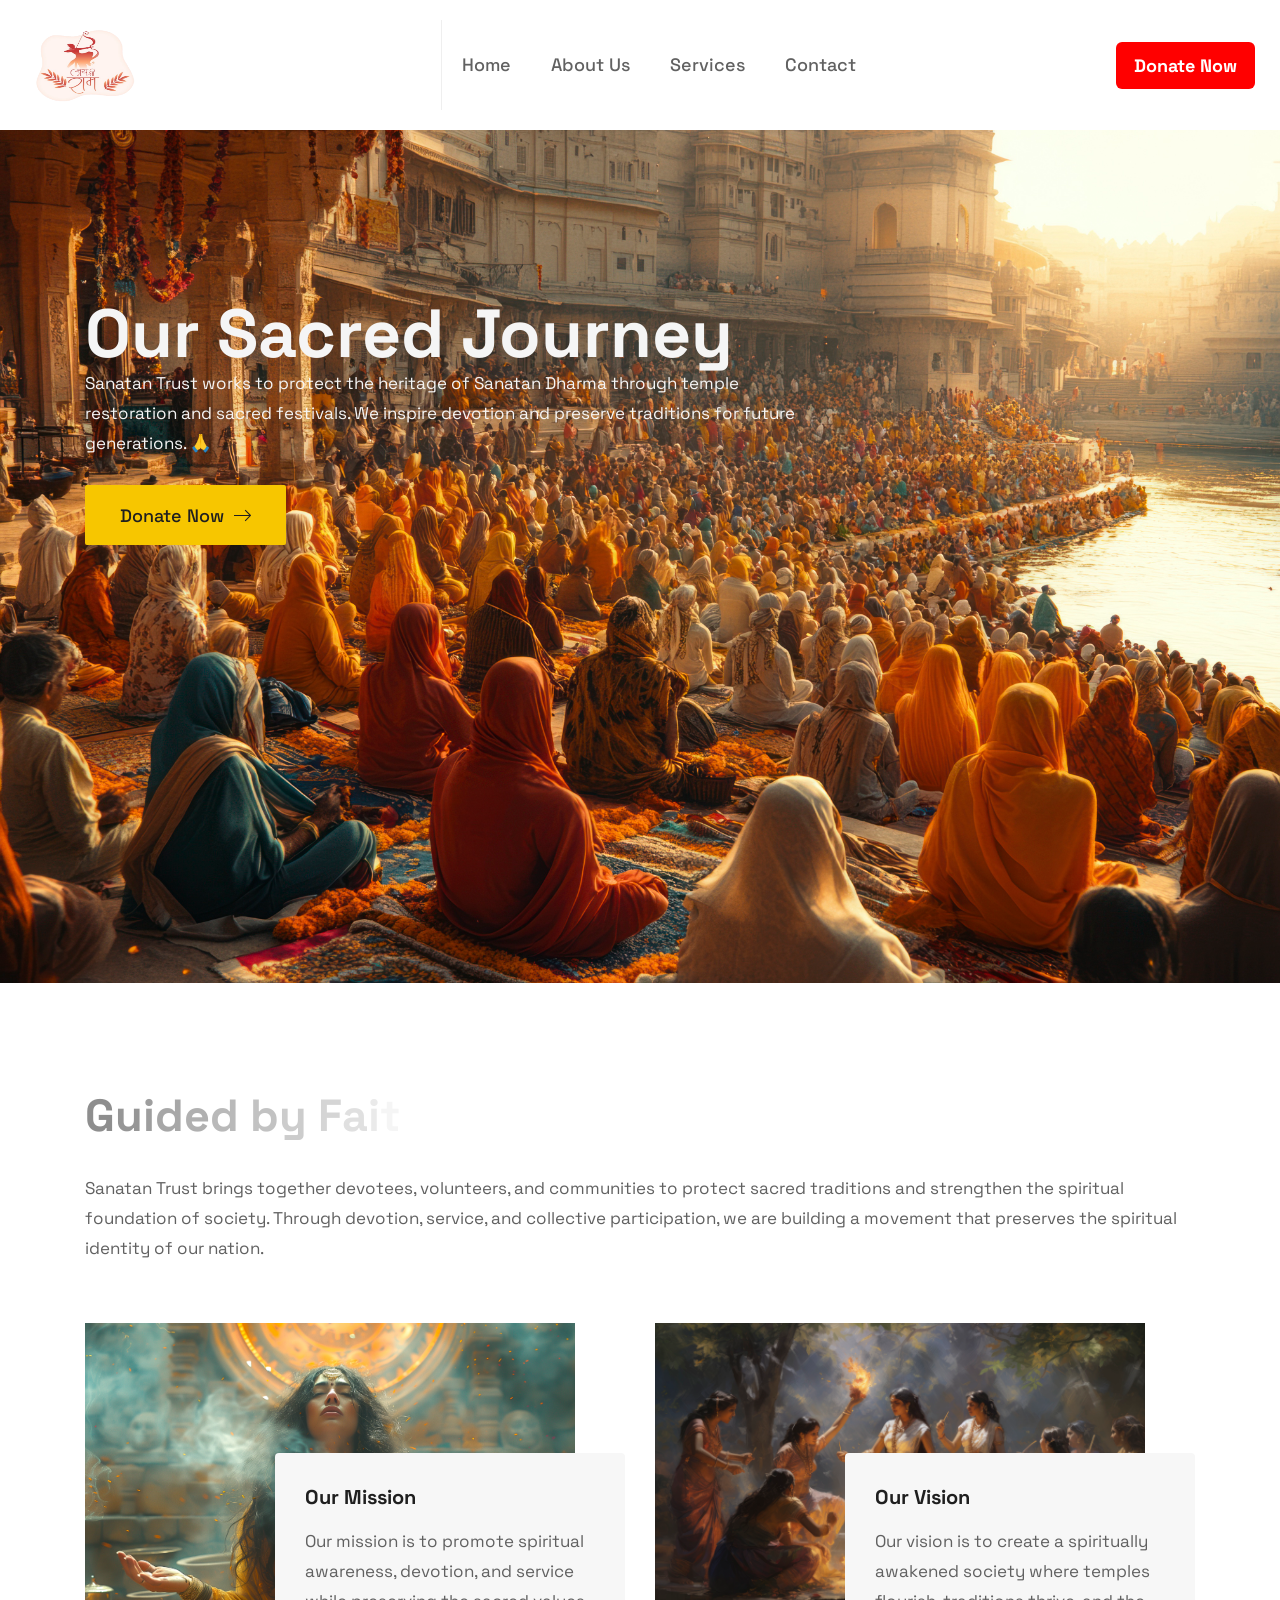
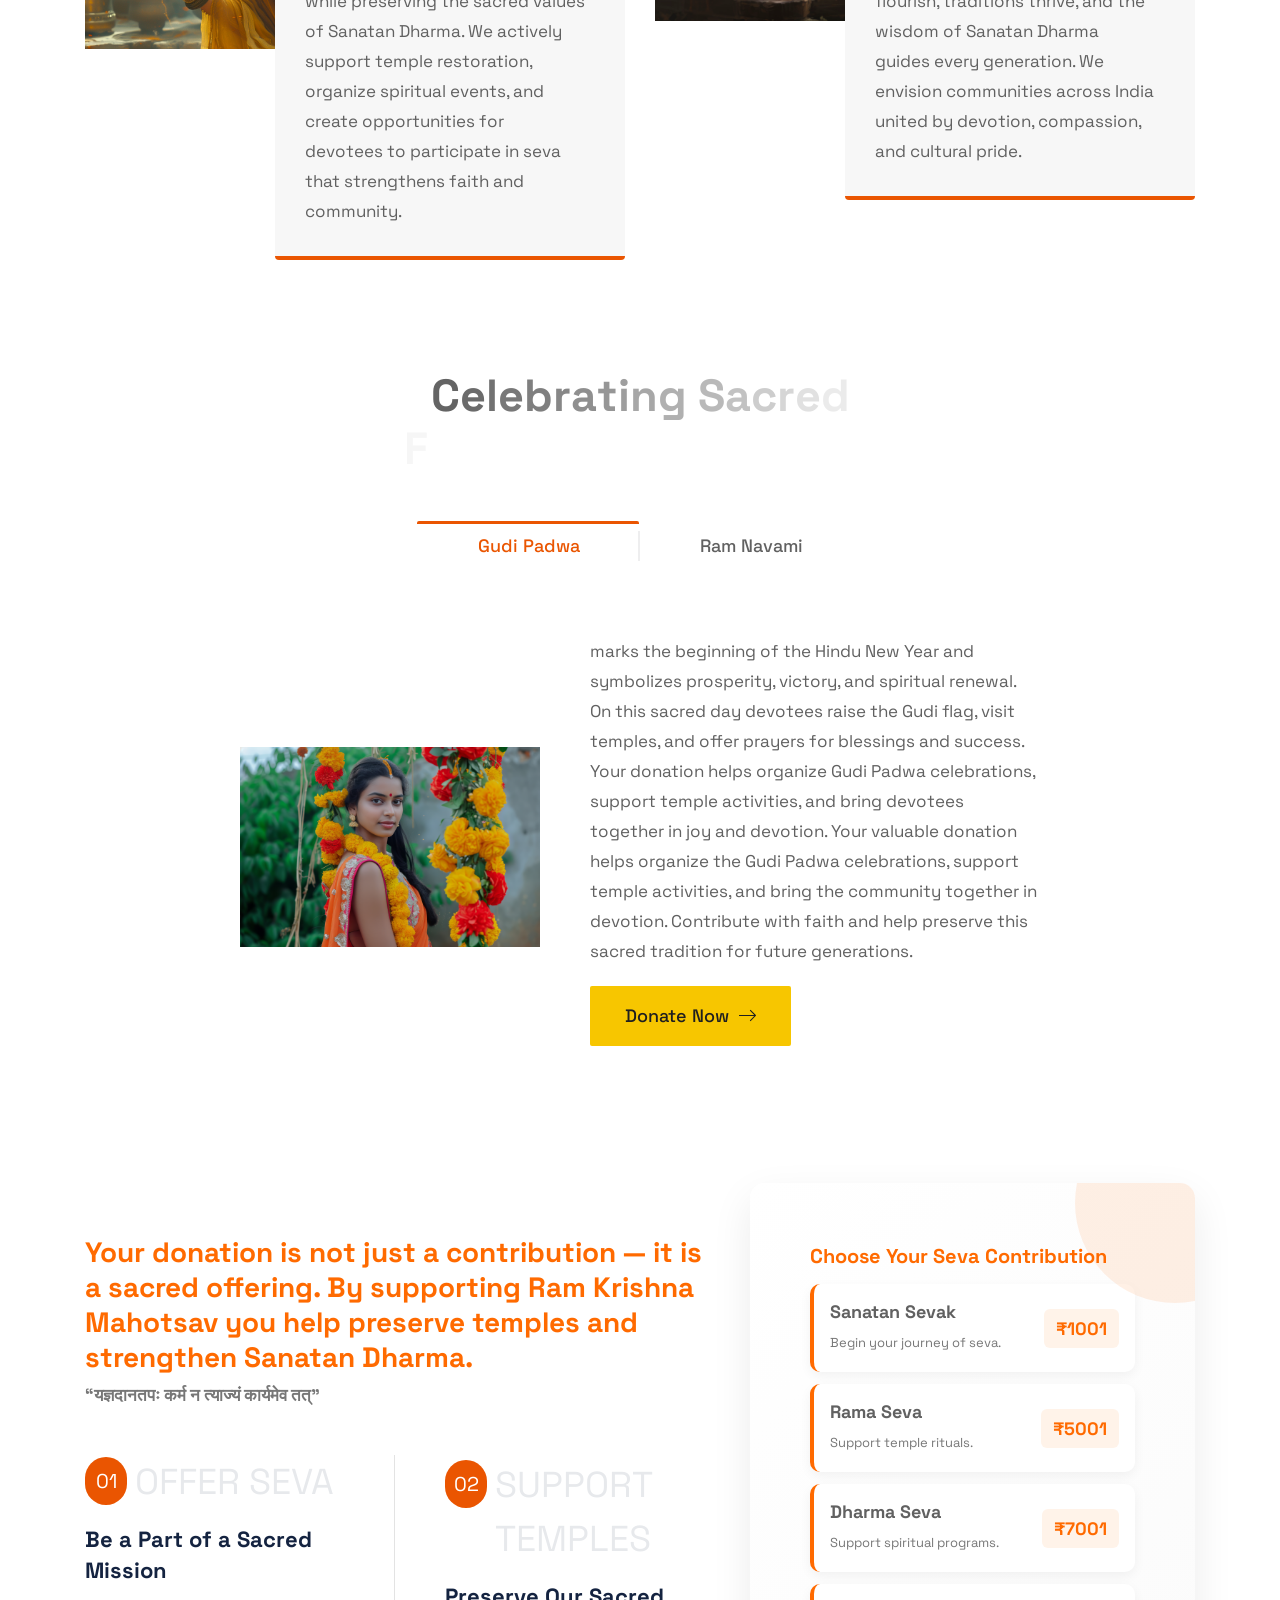
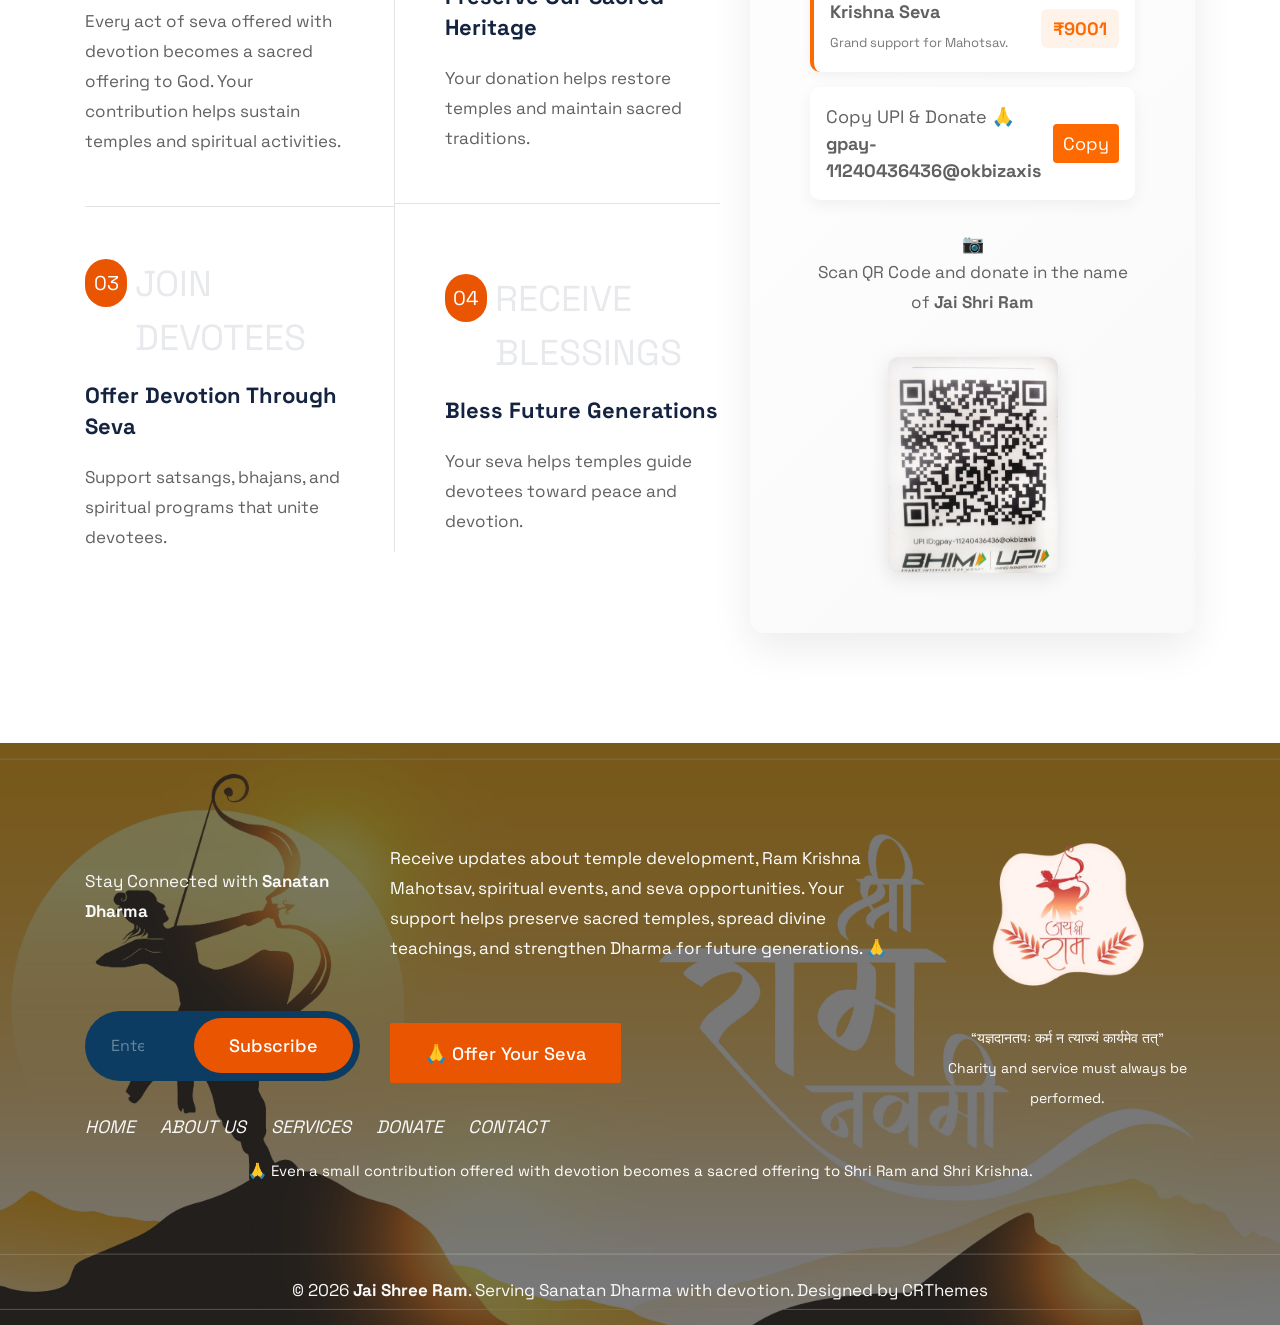
==== about.html @ d5363a69 "Initial commit" ====
<!doctype html>
<html class="no-js" lang="zxx">

<head>
    <meta charset="utf-8">
    <meta http-equiv="x-ua-compatible" content="ie=edge">
    <meta name="template-version" content="1.0.3">
    <title>Sanathan Rastra | About Us</title>
    <meta name="description" content="">
    <meta name="viewport" content="width=device-width, initial-scale=1">
    <!-- Place favicon.ico in the root directory -->
    <link rel="shortcut icon" type="image/x-icon" href="assets/images/favicon.png">
    <!-- CSS here -->
    <link rel="stylesheet" href="assets/css/vendor/bootstrap.min.css">
    <link rel="stylesheet" href="assets/css/vendor/animate.min.css">
    <link rel="stylesheet" href="assets/css/plugins/swiper.min.css">
    <link rel="stylesheet" href="assets/css/plugins/nice-select.css">
    <link rel="stylesheet" href="assets/css/plugins/nouislider.min.css">
    <link rel="stylesheet" href="assets/css/vendor/magnific-popup.css">
    <link rel="stylesheet" href="assets/css/vendor/odometer.min.css">
    <link rel="stylesheet" href="assets/css/vendor/fontawesome-pro.css">
    <link rel="stylesheet" href="assets/css/vendor/spacing.css">
    <link rel="stylesheet" href="assets/css/vendor/remixicon.css">
    <link rel="stylesheet" href="assets/css/main.css">
</head>

<body class="rs-smoother-yes rtl">
    <header>

        <div class="rs-header-area rs-header-five has-theme-yellow">
            <div class="container-fluid g-0">

                <div class="rs-header-inner">

                    <!-- Logo -->
                    <div class="rs-header-left">
                        <div class="rs-header-logo">
                            <a href="index.html">
                                <img src="assets/images/logo/logo22.png" class="site-logo">
                            </a>
                        </div>
                    </div>

                    <!-- Menu -->
                    <div class="rs-header-menu" id="mainMenu">
                        <nav class="main-menu">
                            <ul class="multipage-menu">
                                <li><a href="index.html">Home</a></li>
                                <li><a href="about.html">About Us</a></li>
                                <li><a href="services.html">Services</a></li>
                                <li><a href="contact.html">Contact</a></li>
                            </ul>
                        </nav>
                    </div>

                    <!-- Right Section -->
                    <div class="rs-header-right">

                        <!-- Donate Button -->
                        <a href="#donate-seva" class="blink-btn">Donate Now</a>

                        <!-- Hamburger / Close Toggle -->
                        <div class="hamburger" onclick="toggleMenu()">

                            <!-- Hamburger Icon -->
                            <span id="menu-open">☰</span>

                            <!-- Custom Close Icon -->
                            <div id="menu-close" style="display:none;">
                                <div class="offcanvas-close">
                                    <button class="offcanvas-close-icon animation--flip">
                                        <span class="offcanvas-m-lines">
                                            <span class="offcanvas-m-line line--1"></span>
                                            <span class="offcanvas-m-line line--2"></span>
                                            <span class="offcanvas-m-line line--3"></span>
                                        </span>
                                    </button>
                                </div>
                            </div>

                        </div>

                    </div>

                </div>
            </div>
        </div>

    </header>

    <style>
        /* Header Layout */

        .rs-header-inner {
            display: flex;
            align-items: center;
            justify-content: space-between;
            padding: 15px 20px;
        }

        /* Left Section */

        .rs-header-left {
            flex: 0 0 auto;
        }

        /* Logo */

        .site-logo {
            width: 130px;
            height: 100px;
            display: block;
        }

        /* Menu Center */

        .rs-header-menu {
            flex: 1;
            display: flex;
            justify-content: center;
        }

        /* Right Section */

        .rs-header-right {
            flex: 0 0 auto;
            display: flex;
            align-items: center;
            gap: 15px;
        }

        /* Donate Button */

        .blink-btn {
            background: red;
            color: #fff;
            padding: 10px 18px;
            border-radius: 6px;
            font-weight: bold;
            text-decoration: none;
            animation: blinkDonate 1s infinite alternate;
        }

        @keyframes blinkDonate {
            from {
                opacity: 1;
            }

            to {
                opacity: 0.5;
            }
        }

        /* Hamburger */

        .hamburger {
            display: none;
            cursor: pointer;
            font-size: 28px;
        }

        /* Mobile */

        @media(max-width:768px) {

            .rs-header-menu {
                display: none;
                position: absolute;
                top: 80px;
                left: 0;
                width: 100%;
                background: #fff;
                padding: 20px;
                box-shadow: 0 4px 10px rgba(0, 0, 0, 0.1);
            }

            .multipage-menu {
                flex-direction: column;
                gap: 15px;
            }

            .hamburger {
                display: block;
            }

        }
    </style>


    <script>

        function toggleMenu() {

            let menu = document.getElementById("mainMenu");
            let openIcon = document.getElementById("menu-open");
            let closeIcon = document.getElementById("menu-close");

            if (menu.style.display === "block") {

                menu.style.display = "none";
                openIcon.style.display = "inline";
                closeIcon.style.display = "none";

            } else {

                menu.style.display = "block";
                openIcon.style.display = "none";
                closeIcon.style.display = "block";

            }

        }

    </script>
    <main>
        <style>
            @media (max-width: 768px) {

                .rs-breadcrumb-area {
                    min-height: 350px;
                    display: flex;
                    align-items: center;
                }

                .rs-breadcrumb-bg {
                    position: absolute;
                    top: 0;
                    left: 0;
                    width: 100%;
                    height: 100%;
                }

                .rs-breadcrumb-bg img {
                    width: 100%;
                    height: 100%;
                    object-fit: cover;
                }

            }
        </style>

        <!-- breadcrumb area start -->
        <section class="rs-breadcrumb-area rs-breadcrumb-one p-relative">
            <div class="rs-breadcrumb-bg"><img src="assets/images/brand/devotees.jpg" alt=""></div>
            <div class="container">
                <div class="row">
                    <div class="col-xxl-6 col-xl-8 col-lg-8">
                        <div class="rs-breadcrumb-content-wrapper">

                            <div class="rs-breadcrumb-menu">


                                <h1 class="rs-banner-title" style="color: whitesmoke;">
                                    Our Sacred Journey
                                </h1>
                                <div class="rs-banner-descrip">
                                    <p style="color: whitesmoke;">Sanatan Trust works to protect the heritage of Sanatan
                                        Dharma through
                                        temple restoration and sacred festivals.
                                        We inspire devotion and preserve traditions for future generations. 🙏</p>
                                </div>

                            </div>

                        </div>

                        <br> <a class="rs-btn has-icon has-theme-yellow has-bg" href="#donate-seva">Donate Now

                            <span class="icon-box">
                                <svg class="icon-first" xmlns="http://www.w3.org/2000/svg" viewBox="0 0 32 32">
                                    <path
                                        d="M31.71,15.29l-10-10L20.29,6.71,28.59,15H0v2H28.59l-8.29,8.29,1.41,1.41,10-10A1,1,0,0,0,31.71,15.29Z">
                                    </path>
                                </svg>
                                <svg class="icon-second" xmlns="http://www.w3.org/2000/svg" viewBox="0 0 32 32">
                                    <path
                                        d="M31.71,15.29l-10-10L20.29,6.71,28.59,15H0v2H28.59l-8.29,8.29,1.41,1.41,10-10A1,1,0,0,0,31.71,15.29Z">
                                    </path>
                                </svg>
                            </span>
                        </a>
                    </div>
                </div>
            </div>
        </section>
        <!-- breadcrumb area end -->

        <!-- about area start -->
        <section class="rs-about-area section-space  rs-about-twelve">
            <div class="container">
                <div class="row  g-5 justify-content-center section-title-space align-items-center">
                    <div class="col-xxl-8 col-xl-9 col-lg-9">
                        <div class="rs-section-title-wrapper section-space text-center">


                        </div>
                    </div>
                </div>
                <div class="row g-5">
                    <h2 class="rs-section-title rs-split-text-enable split-in-fade">
                        Guided by Faith, Dedicated to Sanatan Heritage</h2>
                    <p>
                        Sanatan Trust brings together devotees, volunteers, and communities to protect sacred traditions
                        and strengthen the spiritual foundation of society.
                        Through devotion, service, and collective participation, we are building a movement that
                        preserves the spiritual identity of our nation.
                    </p>
                    <div class="col-xl-6 col-lg-6">

                        <div class="rs-about-wrapper">
                            <div class="rs-about-shape">
                                <img src="assets/images/brand/spirituale_awerness (1).jpg" alt="image">
                            </div>
                            <div class="rs-about-thumb">
                                <img src="assets/images/brand/spirituale_awerness (1).jpg" alt="image">
                            </div>
                            <div class="rs-about-content">
                                <h6 class="rs-about-title">Our Mission</h6>
                                <p>
                                    Our mission is to promote spiritual awareness, devotion, and service while
                                    preserving the sacred values of Sanatan Dharma.
                                    We actively support temple restoration, organize spiritual events, and create
                                    opportunities for devotees to participate in seva that strengthens faith and
                                    community.
                                </p>
                            </div>
                        </div>
                    </div>
                    <div class="col-xl-6 col-lg-6">
                        <div class="rs-about-wrapper">
                            <div class="rs-about-shape">
                                <img src="assets/images/brand/spirituale_awerness (2).jpg" alt="image">
                            </div>
                            <div class="rs-about-thumb">
                                <img src="assets/images/brand/spirituale_awerness (2).jpg" alt="image">
                            </div>
                            <div class="rs-about-content">
                                <h6 class="rs-about-title">Our Vision</h6>
                                <p>
                                    Our vision is to create a spiritually awakened society where temples flourish,
                                    traditions thrive, and the wisdom of Sanatan Dharma guides every generation.
                                    We envision communities across India united by devotion, compassion, and cultural
                                    pride.
                                </p>
                            </div>
                        </div>
                    </div>
                </div>
            </div>
        </section>
        <!-- about area end -->

        <!-- history area start -->
        <section class="rs-history-area rs-history-one">
            <div class="rs-history-bg-thumb" data-background="assets/images/bg/tab-bg-01.png"></div>
            <div class="container">
                <div class="row  g-5 justify-content-center section-title-space align-items-center">
                    <div class="col-xxl-6 col-xl-6 col-lg-6">
                        <div class="rs-section-title-wrapper text-center">

                            <h2 class="rs-section-title rs-split-text-enable split-in-fade">Celebrating Sacred Festivals
                                Across India</h2>

                        </div>
                    </div>
                </div>
                <div class="row justify-content-center">
                    <div class="col-xxl-9 col-xl-10">
                        <div class="rs-history-tab-wrapper">
                            <div class="rs-history-tab">
                                <ul class="nav nav-pills" id="pills-tab" role="tablist">
                                    <li class="nav-item" role="presentation">
                                        <button class="nav-link active" id="pills-item-one-tab" data-bs-toggle="pill"
                                            data-bs-target="#pills-item-one" type="button" role="tab"
                                            aria-controls="pills-item-one" aria-selected="true">
                                            Gudi Padwa
                                        </button>
                                    </li>


                                    <li class="nav-item" role="presentation">
                                        <button class="nav-link" id="pills-item-two-tab" data-bs-toggle="pill"
                                            data-bs-target="#pills-item-two" type="button" role="tab"
                                            aria-controls="pills-item-three" aria-selected="false">
                                            Ram Navami
                                        </button>
                                    </li>
                                </ul>
                            </div>
                            <div class="rs-history-tab-content-wrapper">
                                <div class="tab-content rs-history-tab-anim" id="pills-tabContent">
                                    <div class="tab-pane fade show active" id="pills-item-one" role="tabpanel"
                                        aria-labelledby="pills-item-one-tab" tabindex="0">
                                        <div class="rs-history-tab-item">
                                            <div class="rs-history-tab-thumb">
                                                <img src="assets/images/bg/realistic-people-celebrating-gudi-padwa (1).jpg"
                                                    alt="image" style="width:300px; height:200px;">
                                            </div>
                                            <div class="rs-history-tab-content">
                                                <p>
                                                    marks the beginning of the Hindu New Year and symbolizes prosperity,
                                                    victory, and spiritual renewal.
                                                    On this sacred day devotees raise the Gudi flag, visit temples, and
                                                    offer prayers for blessings and success.
                                                    Your donation helps organize Gudi Padwa celebrations, support temple
                                                    activities, and bring devotees together in joy and devotion.

                                                    Your valuable donation helps organize the Gudi Padwa celebrations,
                                                    support temple activities, and bring the community together in
                                                    devotion.
                                                    Contribute with faith and help preserve this sacred tradition for
                                                    future generations. </p>
                                                <a class="rs-btn has-icon has-theme-yellow has-bg"
                                                    href="#donate-seva">Donate
                                                    Now

                                                    <span class="icon-box">
                                                        <svg class="icon-first" xmlns="http://www.w3.org/2000/svg"
                                                            viewBox="0 0 32 32">
                                                            <path
                                                                d="M31.71,15.29l-10-10L20.29,6.71,28.59,15H0v2H28.59l-8.29,8.29,1.41,1.41,10-10A1,1,0,0,0,31.71,15.29Z">
                                                            </path>
                                                        </svg>
                                                        <svg class="icon-second" xmlns="http://www.w3.org/2000/svg"
                                                            viewBox="0 0 32 32">
                                                            <path
                                                                d="M31.71,15.29l-10-10L20.29,6.71,28.59,15H0v2H28.59l-8.29,8.29,1.41,1.41,10-10A1,1,0,0,0,31.71,15.29Z">
                                                            </path>
                                                        </svg>
                                                    </span>
                                                </a><br>
                                                <br>
                                            </div>
                                        </div>

                                    </div>
                                    <div class="tab-pane fade" id="pills-item-two" role="tabpanel"
                                        aria-labelledby="pills-item-two-tab" tabindex="0">
                                        <div class="rs-history-tab-item">
                                            <div class="rs-history-tab-thumb">
                                                <img src="assets/images/bg/realistic-people-celebrating-gudi-padwa.jpg"
                                                    alt="image" style="width:300px; height:200px;">
                                            </div>
                                            <div class="rs-history-tab-content">
                                                <p>


                                                    celebrates the divine birth of Lord Rama, the embodiment of
                                                    righteousness, courage, and dharma.
                                                    Devotees gather in temples for bhajans, prayers, and spiritual
                                                    celebrations honoring his ideals.
                                                    Your contribution helps conduct Ram Navami celebrations, support
                                                    temple services, and spread the message of dharma in society. 🙏


                                                    Your kind contribution helps conduct the Ram Navami celebrations,
                                                    support temple services, and spread the message of dharma in
                                                    society.
                                                    Donate with devotion and become a part of keeping the blessings of
                                                    Lord Rama alive in our communities. 🙏</p>
                                                <a class="rs-btn has-icon has-theme-yellow has-bg"
                                                    href="#donate-seva">Donate Now

                                                    <span class="icon-box">
                                                        <svg class="icon-first" xmlns="http://www.w3.org/2000/svg"
                                                            viewBox="0 0 32 32">
                                                            <path
                                                                d="M31.71,15.29l-10-10L20.29,6.71,28.59,15H0v2H28.59l-8.29,8.29,1.41,1.41,10-10A1,1,0,0,0,31.71,15.29Z">
                                                            </path>
                                                        </svg>
                                                        <svg class="icon-second" xmlns="http://www.w3.org/2000/svg"
                                                            viewBox="0 0 32 32">
                                                            <path
                                                                d="M31.71,15.29l-10-10L20.29,6.71,28.59,15H0v2H28.59l-8.29,8.29,1.41,1.41,10-10A1,1,0,0,0,31.71,15.29Z">
                                                            </path>
                                                        </svg>
                                                    </span>
                                                </a><br><br>
                                            </div>
                                        </div>

                                    </div>


                                </div>
                            </div>
                        </div>
                    </div>
                </div>
            </div>
        </section>
        <!-- history area start -->
        <style>
            .donate-card {
                background: linear-gradient(135deg, #fff, #f9f9f9);
                padding: 60px;
                border-radius: 15px;
                box-shadow: 0 15px 40px rgba(0, 0, 0, 0.08);
                transition: 0.4s;
                position: relative;
                overflow: hidden;
            }

            .donate-card:before {
                content: "";
                position: absolute;
                width: 200px;
                height: 200px;
                background: rgba(255, 106, 0, 0.1);
                border-radius: 50%;
                top: -80px;
                right: -80px;
            }

            .donate-card:hover {
                transform: translateY(-6px);
            }

            .donate-title {
                font-size: 28px;
                font-weight: 700;
                color: #ff6a00;
                margin-bottom: 5px;
            }

            .donate-subtitle {
                color: #777;
                margin-bottom: 30px;
            }

            /* SEVA OPTIONS */

            .seva-title {
                font-size: 20px;
                font-weight: 700;
                margin-bottom: 15px;
                color: #ff6a00;
            }

            .seva-item {
                display: flex;
                justify-content: space-between;
                align-items: center;
                background: #fff;
                padding: 14px 16px;
                margin-bottom: 12px;
                border-radius: 10px;
                border-left: 4px solid #ff6a00;
                box-shadow: 0 4px 12px rgba(0, 0, 0, 0.05);
                transition: 0.3s;
            }

            .seva-item:hover {
                transform: translateX(5px);
                box-shadow: 0 8px 18px rgba(0, 0, 0, 0.08);
            }

            .seva-item p {
                font-size: 13px;
                margin: 3px 0 0;
                color: #777;
            }

            .seva-amount {
                font-size: 18px;
                font-weight: 700;
                color: #ff6a00;
                background: #fff3e9;
                padding: 6px 12px;
                border-radius: 6px;
            }

            /* UPI BOX */
            .donate-card {
                position: sticky;
                top: 120px;
            }

            .donate-row {
                display: flex;
                align-items: center;
                justify-content: space-between;
                background: #fff;
                padding: 16px;
                margin-top: 15px;
                border-radius: 10px;
                box-shadow: 0 5px 15px rgba(0, 0, 0, 0.05);
            }

            .copy-btn {
                background: #ff6a00;
                border: none;
                color: #fff;
                padding: 6px 10px;
                border-radius: 4px;
                cursor: pointer;
            }

            .qr-area {
                text-align: center;
                margin-top: 30px;
            }

            .qr-area img {
                width: 170px;
                margin-top: 10px;
                border-radius: 10px;
                box-shadow: 0 5px 20px rgba(0, 0, 0, 0.1);
            }
        </style>
        <section class="rs-work-step-area section-space rs-work-step-five">
            <div class="rs-work-step-bg-thumb" data-background="assets/images/bg/work-process-02.png"></div>

            <div class="container">

                <div class="row align-items-start g-5">

                    <!-- LEFT CONTENT -->

                    <div class="col-xl-7 col-lg-7">

                        <div class="rs-section-title-wrapper section-title-space">

                            <h2 class="rs-section-title rs-split-text-enable split-in-fade" id="donate-seva">
                                Offer Your Seva to Shri Ram
                            </h2>

                            <h3 class="donate-title">
                                Your donation is not just a contribution — it is a sacred offering.
                                By supporting Ram Krishna Mahotsav you help preserve temples
                                and strengthen Sanatan Dharma.
                            </h3>

                            <p class="donate-subtitle">
                                <strong>“यज्ञदानतपः कर्म न त्याज्यं कार्यमेव तत्”</strong>
                            </p>

                        </div>


                        <div class="rs-work-step-wrapper process-counts">

                            <div class="rs-work-step-item">
                                <div class="rs-work-step-number-wrapper">
                                    <span class="rs-work-step-number"></span>
                                    <span class="rs-work-step-text">Offer Seva</span>
                                </div>

                                <h5 class="rs-work-step-title">Be a Part of a Sacred Mission</h5>

                                <p class="descrip">
                                    Every act of seva offered with devotion becomes a sacred offering to God.
                                    Your contribution helps sustain temples and spiritual activities.
                                </p>
                            </div>


                            <div class="rs-work-step-item">
                                <div class="rs-work-step-number-wrapper">
                                    <span class="rs-work-step-number"></span>
                                    <span class="rs-work-step-text">Support Temples</span>
                                </div>

                                <h5 class="rs-work-step-title">Preserve Our Sacred Heritage</h5>

                                <p class="descrip">
                                    Your donation helps restore temples and maintain sacred traditions.
                                </p>
                            </div>


                            <div class="rs-work-step-item">
                                <div class="rs-work-step-number-wrapper">
                                    <span class="rs-work-step-number"></span>
                                    <span class="rs-work-step-text">Join Devotees</span>
                                </div>

                                <h5 class="rs-work-step-title">Offer Devotion Through Seva</h5>

                                <p class="descrip">
                                    Support satsangs, bhajans, and spiritual programs that unite devotees.
                                </p>
                            </div>


                            <div class="rs-work-step-item">
                                <div class="rs-work-step-number-wrapper">
                                    <span class="rs-work-step-number"></span>
                                    <span class="rs-work-step-text">Receive Blessings</span>
                                </div>

                                <h5 class="rs-work-step-title">Bless Future Generations</h5>

                                <p class="descrip">
                                    Your seva helps temples guide devotees toward peace and devotion.
                                </p>
                            </div>

                        </div>

                    </div>


                    <!-- RIGHT DONATION CARD -->

                    <div class="col-xl-5 col-lg-5">

                        <div class="donate-card">

                            <h4 class="seva-title">Choose Your Seva Contribution</h4>

                            <div class="seva-item">
                                <div>
                                    <strong>Sanatan Sevak</strong>
                                    <p>Begin your journey of seva.</p>
                                </div>
                                <span class="seva-amount" onclick="payDonation(1001)">₹1001</span>
                            </div>

                            <div class="seva-item">
                                <div>
                                    <strong>Rama Seva</strong>
                                    <p>Support temple rituals.</p>
                                </div>
                                <span class="seva-amount" onclick="payDonation(5001)">₹5001</span>
                            </div>

                            <div class="seva-item">
                                <div>
                                    <strong>Dharma Seva</strong>
                                    <p>Support spiritual programs.</p>
                                </div>

                                <span class="seva-amount" onclick="payDonation(7001)">₹7001</span>
                            </div>

                            <div class="seva-item">
                                <div>
                                    <strong>Krishna Seva</strong>
                                    <p>Grand support for Mahotsav.</p>
                                </div>
                                <span class="seva-amount" onclick="payDonation(9001)">₹9001</span>

                            </div>


                            <div class="donate-row">
                                <div>
                                    <span>Copy UPI & Donate 🙏</span><br>
                                    <strong>gpay-11240436436@okbizaxis</strong>
                                </div>

                                <button class="copy-btn" onclick="copyUPI()">
                                    Copy
                                </button>
                            </div>


                            <div class="qr-area">
                                <div class="donate-icon">📷</div>

                                <p>Scan QR Code and donate in the name of <strong>Jai Shri Ram</strong></p>
                                <img src="assets/images/about/scanner.jpg" alt="QR Code">
                            </div>

                        </div>

                    </div>

                </div>
            </div>
        </section>

        <!-- ALERT MESSAGE -->
        <style>
            .donation-alert {
                position: fixed;
                bottom: 30px;
                right: 30px;
                background: linear-gradient(135deg, #ff6a00, #ff9b4d);
                color: #fff;
                padding: 18px 22px;
                border-radius: 10px;
                font-size: 15px;
                box-shadow: 0 10px 30px rgba(0, 0, 0, 0.2);
                transform: translateX(400px);
                opacity: 0;
                transition: all .5s ease;
                z-index: 9999;
            }

            .show-alert {
                transform: translateX(0);
                opacity: 1;
            }

            .upi-link {
                color: #fff;
                background: #ff6a00;
                padding: 4px 8px;
                border-radius: 5px;
                margin: 0 3px;
                font-weight: 600;
                cursor: pointer;
            }

            .upi-link:hover {
                background: #e65c00;
            }
        </style>
        <div id="donationAlert" class="donation-alert">

            <strong>Thank You for Supporting Dharma! UPI ID is Copied.</strong><br><br>

            🙏 May Shri Ram and Shri Krishna bless you and your family
            with peace, prosperity, and divine protection.<br><br>

            Please complete your offering using

            <b>
                <span class="upi-link" onclick="openUPI()">PhonePe (Bank & Self A/c)</span>
                or
                <span class="upi-link" onclick="openUPI()">Google Pay (₹ Pay anyone)</span>
                or
                <span class="upi-link" onclick="showQR()">📷 Scan QR Code</span>
            </b>

            <br><br>
            <b>🙏 Hare Krishna ❤️</b>

        </div>

        <script>
            function payDonation(amount) {

                var options = {
                    "key": "rzp_test_SQLmMZLrFSettT",
                    "amount": amount * 100,
                    "currency": "INR",
                    "name": "RamaKrishna Seva",
                    "description": "Seva Donation",
                    "handler": function (response) {
                        alert("🙏 Jai Shri Ram! Donation Successful");
                    },
                    "prefill": {
                        "name": "",
                        "email": "",
                        "contact": ""
                    },
                    "theme": {
                        "color": "#ff6b00"
                    }
                };

                var rzp1 = new Razorpay(options);

                rzp1.on('payment.failed', function (response) {
                    alert("Payment Failed ❌");
                    alert(response.error.description);
                });

                rzp1.open();

            }
        </script>
        <script>

            function copyUPI() {

                const upi = "gpay-11240436436@okbizaxis";

                navigator.clipboard.writeText(upi);

                const alertBox = document.getElementById("donationAlert");

                alertBox.classList.add("show-alert");

                setTimeout(function () {
                    alertBox.classList.remove("show-alert");
                }, 50000);

            }


            function openUPI() {
                window.location.href = "upi://pay?pa=gpay-11240436436@okbizaxis";
            }


            function showQR() {
                document.querySelector(".qr-area").scrollIntoView({
                    behavior: "smooth"
                });
            }

        </script>


    </main>
    <!-- Body main wrapper end -->
    <div class="rs-footer-bg-thumb-wrapper has-theme-orange">
        <div class="rs-footer-bg-thumb" style="background-image:url('assets/images/logo/rama_bg.jpg');"></div>

        <!-- Subscribe / Donation Area -->
        <div class="rs-subscribe-area rs-subscribe-one">
            <div class="container">
                <div class="rs-subscribe-wrapper">

                    <div class="row align-items-center">

                        <!-- Content -->
                        <div class="col-xl-9 col-lg-9">
                            <div class="rs-subscribe-content">

                                <p class="subscribe-title" style="color:#f9f9f9;">
                                    Stay Connected with <strong>Sanatan Dharma</strong>
                                </p>

                                <p style="color:#fff;margin-bottom:15px;">
                                    Receive updates about temple development, Ram Krishna Mahotsav,
                                    spiritual events, and seva opportunities.

                                    Your support helps preserve sacred temples,
                                    spread divine teachings, and strengthen Dharma for
                                    future generations. 🙏
                                </p>

                                <div class="rs-subscribe-input">
                                    <input type="email" placeholder="Enter Your Email for Spiritual Updates">
                                    <button class="rs-btn has-theme-orange">Subscribe</button>
                                </div>

                                <!-- Donation CTA -->
                                <div style="margin-top:15px;">
                                    <a href="#donate-seva" class="rs-btn has-theme-orange">
                                        🙏 Offer Your Seva
                                    </a>
                                </div>

                            </div>
                        </div>

                        <!-- Logo -->
                        <div class="col-xl-3 col-lg-3 text-center">
                            <div class="rs-subscribe-logo">
                                <img src="assets/images/logo/logo22.png" alt="Sanatan Trust Logo" class="footer-logo">

                                <p style="color:#fff;margin-top:10px;font-size:14px;">
                                    “यज्ञदानतपः कर्म न त्याज्यं कार्यमेव तत्”
                                    <br>
                                    Charity and service must always be performed.
                                </p>
                            </div>
                        </div>

                    </div>

                    <!-- Footer Navigation -->
                    <div class="footer-nav-wrapper">
                        <ul class="footer-nav" style="color:#f9f9f9;">

                            <var style="margin-right:20px;"><a href="index.html">HOME</a></var>
                            <var style="margin-right:20px;"><a href="about.html">ABOUT US</a></var>
                            <var style="margin-right:20px;"><a href="services.html">SERVICES</a></var>
                            <var style="margin-right:20px;"><a href="#donate-seva">DONATE</a></var>
                            <var><a href="contact.html">CONTACT</a></var>

                        </ul>
                    </div>

                    <!-- Donation Reminder -->
                    <div style="text-align:center;margin-top:20px;color:#fff;font-size:15px;">
                        🙏 Even a small contribution offered with devotion
                        becomes a sacred offering to Shri Ram and Shri Krishna.
                    </div>

                </div>
            </div>
        </div>

        <!-- Footer Bottom -->
        <footer>
            <div class="rs-footer-area rs-footer-two">

                <div class="rs-footer-copyright-area rs-copyright-one">
                    <div class="container">
                        <div class="row justify-content-center">

                            <div class="col-xl-12 text-center">

                                <p class="copyright-text" style="color: #f9f9f9;">
                                    © <span id="year">2026</span>
                                    <strong>Jai Shree Ram</strong>.
                                    Serving Sanatan Dharma with devotion.

                                    Designed by <span class="brand">CRThemes</span>
                                </p>

                            </div>

                        </div>
                    </div>
                </div>

            </div>
        </footer>
    </div>
    <script>
        document.addEventListener("DOMContentLoaded", function () {
            var settings = document.querySelector('.template-settings, .rs-theme-settings, .demo-settings');
            if (settings) {
                settings.style.display = "none";
            }
        });
    </script>
    <script src="https://checkout.razorpay.com/v1/checkout.js"></script>
    <script src="assets/js/vendor/jquery-3.7.1.min.js"></script>
    <script src="assets/js/plugins/waypoints.min.js"></script>
    <script src="assets/js/vendor/bootstrap.bundle.min.js"></script>
    <script src="assets/js/plugins/meanmenu.min.js"></script>
    <script src="assets/js/plugins/swiper.min.js"></script>
    <script src="assets/js/plugins/wow.min.js"></script>
    <script src="assets/js/vendor/magnific-popup.min.js"></script>
    <script src="assets/js/vendor/isotope.pkgd.min.js"></script>
    <script src="assets/js/vendor/imagesloaded.pkgd.min.js"></script>
    <script src="assets/js/plugins/nice-select.min.js"></script>
    <script src="assets/js/plugins/jarallax.min.js"></script>
    <script src="assets/js/vendor/ajax-form.js"></script>
    <script src="assets/js/plugins/easypie.js"></script>
    <script src="assets/js/plugins/headding-title.js"></script>
    <script src="assets/js/plugins/lenis.min.js"></script>
    <script src="assets/js/plugins/gsap.min.js"></script>
    <script src="assets/js/plugins/rs-anim-int.js"></script>
    <script src="assets/js/plugins/rs-scroll-trigger.min.js"></script>
    <script src="assets/js/plugins/rs-splitText.min.js"></script>
    <script src="assets/js/plugins/jquery.lettering.js"></script>
    <script src="assets/js/plugins/parallax-effect.min.js"></script>
    <script src="assets/js/plugins/jquery.appear.min.js"></script>
    <script src="assets/js/plugins/marquee.min.js"></script>
    <script src="assets/js/plugins/chart.umd.min.js"></script>
    <script src="assets/js/plugins/nouislider.min.js"></script>
    <script src="assets/js/vendor/purecounter.js"></script>
    <script src="assets/js/vendor/odometer.min.js"></script>
    <script src="assets/js/main.js"></script>
</body>

</html>
---- assets/css/plugins/nouislider.min.css ----
.noUi-target,.noUi-target *{-webkit-touch-callout:none;-webkit-tap-highlight-color:transparent;-webkit-user-select:none;-ms-touch-action:none;touch-action:none;-ms-user-select:none;-moz-user-select:none;user-select:none;-webkit-box-sizing:border-box;box-sizing:border-box}.noUi-target{position:relative}.noUi-base,.noUi-connects{width:100%;height:100%;position:relative;z-index:1}.noUi-connects{overflow:hidden;z-index:0}.noUi-connect,.noUi-origin{will-change:transform;position:absolute;z-index:1;top:0;right:0;height:100%;width:100%;-ms-transform-origin:0 0;-webkit-transform-origin:0 0;-webkit-transform-style:preserve-3d;transform-origin:0 0;-webkit-transform-style:flat;transform-style:flat}.noUi-txt-dir-rtl.noUi-horizontal .noUi-origin{left:0;right:auto}.noUi-vertical .noUi-origin{top:-100%;width:0}.noUi-horizontal .noUi-origin{height:0}.noUi-handle{-webkit-backface-visibility:hidden;backface-visibility:hidden;position:absolute}.noUi-touch-area{height:100%;width:100%}.noUi-state-tap .noUi-connect,.noUi-state-tap .noUi-origin{-webkit-transition:transform .3s;-webkit-transition:-webkit-transform .3s;transition:-webkit-transform .3s;transition:transform .3s;transition:transform .3s, -webkit-transform .3s}.noUi-state-drag *{cursor:inherit!important}.noUi-horizontal{height:18px}.noUi-horizontal .noUi-handle{width:34px;height:28px;right:-17px;top:-6px}.noUi-vertical{width:18px}.noUi-vertical .noUi-handle{width:28px;height:34px;right:-6px;bottom:-17px}.noUi-txt-dir-rtl.noUi-horizontal .noUi-handle{left:-17px;right:auto}.noUi-target{background:#FAFAFA;border-radius:4px;border:1px solid #D3D3D3;-webkit-box-shadow:inset 0 1px 1px #F0F0F0,0 3px 6px -5px #BBB;box-shadow:inset 0 1px 1px #F0F0F0,0 3px 6px -5px #BBB}.noUi-connects{border-radius:3px}.noUi-connect{background:#3FB8AF}.noUi-draggable{cursor:ew-resize}.noUi-vertical .noUi-draggable{cursor:ns-resize}.noUi-handle{border:1px solid #D9D9D9;border-radius:3px;background:#FFF;cursor:default;-webkit-box-shadow:inset 0 0 1px #FFF,inset 0 1px 7px #EBEBEB,0 3px 6px -3px #BBB;box-shadow:inset 0 0 1px #FFF,inset 0 1px 7px #EBEBEB,0 3px 6px -3px #BBB}.noUi-active{-webkit-box-shadow:inset 0 0 1px #FFF,inset 0 1px 7px #DDD,0 3px 6px -3px #BBB;box-shadow:inset 0 0 1px #FFF,inset 0 1px 7px #DDD,0 3px 6px -3px #BBB}.noUi-handle:after,.noUi-handle:before{content:"";display:block;position:absolute;height:14px;width:1px;background:#E8E7E6;left:14px;top:6px}.noUi-handle:after{left:17px}.noUi-vertical .noUi-handle:after,.noUi-vertical .noUi-handle:before{width:14px;height:1px;left:6px;top:14px}.noUi-vertical .noUi-handle:after{top:17px}[disabled] .noUi-connect{background:#B8B8B8}[disabled] .noUi-handle,[disabled].noUi-handle,[disabled].noUi-target{cursor:not-allowed}.noUi-pips,.noUi-pips *{-webkit-box-sizing:border-box;box-sizing:border-box}.noUi-pips{position:absolute;color:#999}.noUi-value{position:absolute;white-space:nowrap;text-align:center}.noUi-value-sub{color:#ccc;font-size:10px}.noUi-marker{position:absolute;background:#CCC}.noUi-marker-sub{background:#AAA}.noUi-marker-large{background:#AAA}.noUi-pips-horizontal{padding:10px 0;height:80px;top:100%;left:0;width:100%}.noUi-value-horizontal{-webkit-transform:translate(-50%,50%);-ms-transform:translate(-50%,50%);transform:translate(-50%,50%)}.noUi-rtl .noUi-value-horizontal{-webkit-transform:translate(50%,50%);-ms-transform:translate(50%,50%);transform:translate(50%,50%)}.noUi-marker-horizontal.noUi-marker{margin-left:-1px;width:2px;height:5px}.noUi-marker-horizontal.noUi-marker-sub{height:10px}.noUi-marker-horizontal.noUi-marker-large{height:15px}.noUi-pips-vertical{padding:0 10px;height:100%;top:0;left:100%}.noUi-value-vertical{-webkit-transform:translate(0,-50%);-ms-transform:translate(0,-50%);transform:translate(0,-50%);padding-left:25px}.noUi-rtl .noUi-value-vertical{-webkit-transform:translate(0,50%);-ms-transform:translate(0,50%);transform:translate(0,50%)}.noUi-marker-vertical.noUi-marker{width:5px;height:2px;margin-top:-1px}.noUi-marker-vertical.noUi-marker-sub{width:10px}.noUi-marker-vertical.noUi-marker-large{width:15px}.noUi-tooltip{display:block;position:absolute;border:1px solid #D9D9D9;border-radius:3px;background:#fff;color:#000;padding:5px;text-align:center;white-space:nowrap}.noUi-horizontal .noUi-tooltip{-webkit-transform:translate(-50%,0);-ms-transform:translate(-50%,0);transform:translate(-50%,0);left:50%;bottom:120%}.noUi-vertical .noUi-tooltip{-webkit-transform:translate(0,-50%);-ms-transform:translate(0,-50%);transform:translate(0,-50%);top:50%;right:120%}.noUi-horizontal .noUi-origin>.noUi-tooltip{-webkit-transform:translate(50%,0);-ms-transform:translate(50%,0);transform:translate(50%,0);left:auto;bottom:10px}.noUi-vertical .noUi-origin>.noUi-tooltip{-webkit-transform:translate(0,-18px);-ms-transform:translate(0,-18px);transform:translate(0,-18px);top:auto;right:28px}
---- assets/css/vendor/spacing.css ----
.mt-5{margin-top:5px !important}.mt-10{margin-top:10px}.mt-15{margin-top:15px}.mt-20{margin-top:20px}.mt-25{margin-top:25px}.mt-30{margin-top:30px}.mt-35{margin-top:35px}.mt-40{margin-top:40px}.mt-45{margin-top:45px}.mt-50{margin-top:50px}.mt-55{margin-top:55px}.mt-60{margin-top:60px}.mt-65{margin-top:65px}.mt-70{margin-top:70px}.mt-75{margin-top:75px}.mt-80{margin-top:80px}.mt-85{margin-top:85px}.mt-90{margin-top:90px}.mt-95{margin-top:95px}.mt-100{margin-top:100px}.mt-105{margin-top:105px}.mt-110{margin-top:110px}.mt-115{margin-top:115px}.mt-120{margin-top:120px}.mt-125{margin-top:125px}.mt-130{margin-top:130px}.mt-135{margin-top:135px}.mt-140{margin-top:140px}.mt-145{margin-top:145px}.mt-150{margin-top:150px}.mt-155{margin-top:155px}.mt-160{margin-top:160px}.mt-165{margin-top:165px}.mt-170{margin-top:170px}.mt-175{margin-top:175px}.mt-180{margin-top:180px}.mt-185{margin-top:185px}.mt-190{margin-top:190px}.mt-195{margin-top:195px}.mt-200{margin-top:200px}.mb-5{margin-bottom:5px !important}.mb-10{margin-bottom:10px}.mb-15{margin-bottom:15px}.mb-20{margin-bottom:20px}.mb-25{margin-bottom:25px}.mb-30{margin-bottom:30px}.mb-35{margin-bottom:35px}.mb-40{margin-bottom:40px}.mb-45{margin-bottom:45px}.mb-50{margin-bottom:50px}.mb-55{margin-bottom:55px}.mb-60{margin-bottom:60px}.mb-65{margin-bottom:65px}.mb-70{margin-bottom:70px}.mb-75{margin-bottom:75px}.mb-80{margin-bottom:80px}.mb-85{margin-bottom:85px}.mb-90{margin-bottom:90px}.mb-95{margin-bottom:95px}.mb-100{margin-bottom:100px}.mb-105{margin-bottom:105px}.mb-110{margin-bottom:110px}.mb-115{margin-bottom:115px}.mb-120{margin-bottom:120px}.mb-125{margin-bottom:125px}.mb-130{margin-bottom:130px}.mb-135{margin-bottom:135px}.mb-140{margin-bottom:140px}.mb-145{margin-bottom:145px}.mb-150{margin-bottom:150px}.mb-155{margin-bottom:155px}.mb-160{margin-bottom:160px}.mb-165{margin-bottom:165px}.mb-170{margin-bottom:170px}.mb-175{margin-bottom:175px}.mb-180{margin-bottom:180px}.mb-185{margin-bottom:185px}.mb-190{margin-bottom:190px}.mb-195{margin-bottom:195px}.mb-200{margin-bottom:200px}.ml-5{-webkit-margin-start:5px;-moz-margin-start:5px;margin-inline-start:5px}.ml-10{-webkit-margin-start:10px;-moz-margin-start:10px;margin-inline-start:10px}.ml-15{-webkit-margin-start:15px;-moz-margin-start:15px;margin-inline-start:15px}.ml-20{-webkit-margin-start:20px;-moz-margin-start:20px;margin-inline-start:20px}.ml-25{-webkit-margin-start:25px;-moz-margin-start:25px;margin-inline-start:25px}.ml-30{-webkit-margin-start:30px;-moz-margin-start:30px;margin-inline-start:30px}.ml-35{-webkit-margin-start:35px;-moz-margin-start:35px;margin-inline-start:35px}.ml-40{-webkit-margin-start:40px;-moz-margin-start:40px;margin-inline-start:40px}.ml-45{-webkit-margin-start:45px;-moz-margin-start:45px;margin-inline-start:45px}.ml-50{-webkit-margin-start:50px;-moz-margin-start:50px;margin-inline-start:50px}.ml-55{-webkit-margin-start:55px;-moz-margin-start:55px;margin-inline-start:55px}.ml-60{-webkit-margin-start:60px;-moz-margin-start:60px;margin-inline-start:60px}.ml-65{-webkit-margin-start:65px;-moz-margin-start:65px;margin-inline-start:65px}.ml-70{-webkit-margin-start:70px;-moz-margin-start:70px;margin-inline-start:70px}.ml-75{-webkit-margin-start:75px;-moz-margin-start:75px;margin-inline-start:75px}.ml-80{-webkit-margin-start:80px;-moz-margin-start:80px;margin-inline-start:80px}.ml-85{-webkit-margin-start:85px;-moz-margin-start:85px;margin-inline-start:85px}.ml-90{-webkit-margin-start:90px;-moz-margin-start:90px;margin-inline-start:90px}.ml-95{-webkit-margin-start:95px;-moz-margin-start:95px;margin-inline-start:95px}.ml-100{-webkit-margin-start:100px;-moz-margin-start:100px;margin-inline-start:100px}.ml-105{-webkit-margin-start:105px;-moz-margin-start:105px;margin-inline-start:105px}.ml-110{-webkit-margin-start:110px;-moz-margin-start:110px;margin-inline-start:110px}.ml-115{-webkit-margin-start:115px;-moz-margin-start:115px;margin-inline-start:115px}.ml-120{-webkit-margin-start:120px;-moz-margin-start:120px;margin-inline-start:120px}.ml-125{-webkit-margin-start:125px;-moz-margin-start:125px;margin-inline-start:125px}.ml-130{-webkit-margin-start:130px;-moz-margin-start:130px;margin-inline-start:130px}.ml-135{-webkit-margin-start:135px;-moz-margin-start:135px;margin-inline-start:135px}.ml-140{-webkit-margin-start:140px;-moz-margin-start:140px;margin-inline-start:140px}.ml-145{-webkit-margin-start:145px;-moz-margin-start:145px;margin-inline-start:145px}.ml-150{-webkit-margin-start:150px;-moz-margin-start:150px;margin-inline-start:150px}.ml-155{-webkit-margin-start:155px;-moz-margin-start:155px;margin-inline-start:155px}.ml-160{-webkit-margin-start:160px;-moz-margin-start:160px;margin-inline-start:160px}.ml-165{-webkit-margin-start:165px;-moz-margin-start:165px;margin-inline-start:165px}.ml-170{-webkit-margin-start:170px;-moz-margin-start:170px;margin-inline-start:170px}.ml-175{-webkit-margin-start:175px;-moz-margin-start:175px;margin-inline-start:175px}.ml-180{-webkit-margin-start:180px;-moz-margin-start:180px;margin-inline-start:180px}.ml-185{-webkit-margin-start:185px;-moz-margin-start:185px;margin-inline-start:185px}.ml-190{-webkit-margin-start:190px;-moz-margin-start:190px;margin-inline-start:190px}.ml-195{-webkit-margin-start:195px;-moz-margin-start:195px;margin-inline-start:195px}.ml-200{-webkit-margin-start:200px;-moz-margin-start:200px;margin-inline-start:200px}.mr-5{-webkit-margin-end:5px;-moz-margin-end:5px;margin-inline-end:5px}.mr-10{-webkit-margin-end:10px;-moz-margin-end:10px;margin-inline-end:10px}.mr-15{-webkit-margin-end:15px;-moz-margin-end:15px;margin-inline-end:15px}.mr-20{-webkit-margin-end:20px;-moz-margin-end:20px;margin-inline-end:20px}.mr-25{-webkit-margin-end:25px;-moz-margin-end:25px;margin-inline-end:25px}.mr-30{-webkit-margin-end:30px;-moz-margin-end:30px;margin-inline-end:30px}.mr-35{-webkit-margin-end:35px;-moz-margin-end:35px;margin-inline-end:35px}.mr-40{-webkit-margin-end:40px;-moz-margin-end:40px;margin-inline-end:40px}.mr-45{-webkit-margin-end:45px;-moz-margin-end:45px;margin-inline-end:45px}.mr-50{-webkit-margin-end:50px;-moz-margin-end:50px;margin-inline-end:50px}.mr-55{-webkit-margin-end:55px;-moz-margin-end:55px;margin-inline-end:55px}.mr-60{-webkit-margin-end:60px;-moz-margin-end:60px;margin-inline-end:60px}.mr-65{-webkit-margin-end:65px;-moz-margin-end:65px;margin-inline-end:65px}.mr-70{-webkit-margin-end:70px;-moz-margin-end:70px;margin-inline-end:70px}.mr-75{-webkit-margin-end:75px;-moz-margin-end:75px;margin-inline-end:75px}.mr-80{-webkit-margin-end:80px;-moz-margin-end:80px;margin-inline-end:80px}.mr-85{-webkit-margin-end:85px;-moz-margin-end:85px;margin-inline-end:85px}.mr-90{-webkit-margin-end:90px;-moz-margin-end:90px;margin-inline-end:90px}.mr-95{-webkit-margin-end:95px;-moz-margin-end:95px;margin-inline-end:95px}.mr-100{-webkit-margin-end:100px;-moz-margin-end:100px;margin-inline-end:100px}.mr-105{-webkit-margin-end:105px;-moz-margin-end:105px;margin-inline-end:105px}.mr-110{-webkit-margin-end:110px;-moz-margin-end:110px;margin-inline-end:110px}.mr-115{-webkit-margin-end:115px;-moz-margin-end:115px;margin-inline-end:115px}.mr-120{-webkit-margin-end:120px;-moz-margin-end:120px;margin-inline-end:120px}.mr-125{-webkit-margin-end:125px;-moz-margin-end:125px;margin-inline-end:125px}.mr-130{-webkit-margin-end:130px;-moz-margin-end:130px;margin-inline-end:130px}.mr-135{-webkit-margin-end:135px;-moz-margin-end:135px;margin-inline-end:135px}.mr-140{-webkit-margin-end:140px;-moz-margin-end:140px;margin-inline-end:140px}.mr-145{-webkit-margin-end:145px;-moz-margin-end:145px;margin-inline-end:145px}.mr-150{-webkit-margin-end:150px;-moz-margin-end:150px;margin-inline-end:150px}.mr-155{-webkit-margin-end:155px;-moz-margin-end:155px;margin-inline-end:155px}.mr-160{-webkit-margin-end:160px;-moz-margin-end:160px;margin-inline-end:160px}.mr-165{-webkit-margin-end:165px;-moz-margin-end:165px;margin-inline-end:165px}.mr-170{-webkit-margin-end:170px;-moz-margin-end:170px;margin-inline-end:170px}.mr-175{-webkit-margin-end:175px;-moz-margin-end:175px;margin-inline-end:175px}.mr-180{-webkit-margin-end:180px;-moz-margin-end:180px;margin-inline-end:180px}.mr-185{-webkit-margin-end:185px;-moz-margin-end:185px;margin-inline-end:185px}.mr-190{-webkit-margin-end:190px;-moz-margin-end:190px;margin-inline-end:190px}.mr-195{-webkit-margin-end:195px;-moz-margin-end:195px;margin-inline-end:195px}.mr-200{-webkit-margin-end:200px;-moz-margin-end:200px;margin-inline-end:200px}.pt-5{padding-top:5px !important}.pt-10{padding-top:10px}.pt-15{padding-top:15px}.pt-20{padding-top:20px}.pt-25{padding-top:25px}.pt-30{padding-top:30px}.pt-35{padding-top:35px}.pt-40{padding-top:40px}.pt-45{padding-top:45px}.pt-50{padding-top:50px}.pt-55{padding-top:55px}.pt-60{padding-top:60px}.pt-65{padding-top:65px}.pt-70{padding-top:70px}.pt-75{padding-top:75px}.pt-80{padding-top:80px}.pt-85{padding-top:85px}.pt-90{padding-top:90px}.pt-95{padding-top:95px}.pt-100{padding-top:100px}.pt-105{padding-top:105px}.pt-110{padding-top:110px}.pt-115{padding-top:115px}.pt-120{padding-top:120px}.pt-125{padding-top:125px}.pt-130{padding-top:130px}.pt-135{padding-top:135px}.pt-140{padding-top:140px}.pt-145{padding-top:145px}.pt-150{padding-top:150px}.pt-155{padding-top:155px}.pt-160{padding-top:160px}.pt-165{padding-top:165px}.pt-170{padding-top:170px}.pt-175{padding-top:175px}.pt-180{padding-top:180px}.pt-185{padding-top:185px}.pt-190{padding-top:190px}.pt-195{padding-top:195px}.pt-200{padding-top:200px}.pb-5{padding-bottom:5px !important}.pb-10{padding-bottom:10px}.pb-15{padding-bottom:15px}.pb-20{padding-bottom:20px}.pb-25{padding-bottom:25px}.pb-30{padding-bottom:30px}.pb-35{padding-bottom:35px}.pb-40{padding-bottom:40px}.pb-45{padding-bottom:45px}.pb-50{padding-bottom:50px}.pb-55{padding-bottom:55px}.pb-60{padding-bottom:60px}.pb-65{padding-bottom:65px}.pb-70{padding-bottom:70px}.pb-75{padding-bottom:75px}.pb-80{padding-bottom:80px}.pb-85{padding-bottom:85px}.pb-90{padding-bottom:90px}.pb-95{padding-bottom:95px}.pb-100{padding-bottom:100px}.pb-105{padding-bottom:105px}.pb-110{padding-bottom:110px}.pb-115{padding-bottom:115px}.pb-120{padding-bottom:120px}.pb-125{padding-bottom:125px}.pb-130{padding-bottom:130px}.pb-135{padding-bottom:135px}.pb-140{padding-bottom:140px}.pb-145{padding-bottom:145px}.pb-150{padding-bottom:150px}.pb-155{padding-bottom:155px}.pb-160{padding-bottom:160px}.pb-165{padding-bottom:165px}.pb-170{padding-bottom:170px}.pb-175{padding-bottom:175px}.pb-180{padding-bottom:180px}.pb-185{padding-bottom:185px}.pb-190{padding-bottom:190px}.pb-195{padding-bottom:195px}.pb-200{padding-bottom:200px}.pl-5{-webkit-padding-start:5px;-moz-padding-start:5px;padding-inline-start:5px}.pl-10{-webkit-padding-start:10px;-moz-padding-start:10px;padding-inline-start:10px}.pl-15{-webkit-padding-start:15px;-moz-padding-start:15px;padding-inline-start:15px}.pl-20{-webkit-padding-start:20px;-moz-padding-start:20px;padding-inline-start:20px}.pl-25{-webkit-padding-start:25px;-moz-padding-start:25px;padding-inline-start:25px}.pl-30{-webkit-padding-start:30px;-moz-padding-start:30px;padding-inline-start:30px}.pl-35{-webkit-padding-start:35px;-moz-padding-start:35px;padding-inline-start:35px}.pl-40{-webkit-padding-start:40px;-moz-padding-start:40px;padding-inline-start:40px}.pl-45{-webkit-padding-start:45px;-moz-padding-start:45px;padding-inline-start:45px}.pl-50{-webkit-padding-start:50px;-moz-padding-start:50px;padding-inline-start:50px}.pl-55{-webkit-padding-start:55px;-moz-padding-start:55px;padding-inline-start:55px}.pl-60{-webkit-padding-start:60px;-moz-padding-start:60px;padding-inline-start:60px}.pl-65{-webkit-padding-start:65px;-moz-padding-start:65px;padding-inline-start:65px}.pl-70{-webkit-padding-start:70px;-moz-padding-start:70px;padding-inline-start:70px}.pl-75{-webkit-padding-start:75px;-moz-padding-start:75px;padding-inline-start:75px}.pl-80{-webkit-padding-start:80px;-moz-padding-start:80px;padding-inline-start:80px}.pl-85{-webkit-padding-start:85px;-moz-padding-start:85px;padding-inline-start:85px}.pl-90{-webkit-padding-start:90px;-moz-padding-start:90px;padding-inline-start:90px}.pl-95{-webkit-padding-start:95px;-moz-padding-start:95px;padding-inline-start:95px}.pl-100{-webkit-padding-start:100px;-moz-padding-start:100px;padding-inline-start:100px}.pl-105{-webkit-padding-start:105px;-moz-padding-start:105px;padding-inline-start:105px}.pl-110{-webkit-padding-start:110px;-moz-padding-start:110px;padding-inline-start:110px}.pl-115{-webkit-padding-start:115px;-moz-padding-start:115px;padding-inline-start:115px}.pl-120{-webkit-padding-start:120px;-moz-padding-start:120px;padding-inline-start:120px}.pl-125{-webkit-padding-start:125px;-moz-padding-start:125px;padding-inline-start:125px}.pl-130{-webkit-padding-start:130px;-moz-padding-start:130px;padding-inline-start:130px}.pl-135{-webkit-padding-start:135px;-moz-padding-start:135px;padding-inline-start:135px}.pl-140{-webkit-padding-start:140px;-moz-padding-start:140px;padding-inline-start:140px}.pl-145{-webkit-padding-start:145px;-moz-padding-start:145px;padding-inline-start:145px}.pl-150{-webkit-padding-start:150px;-moz-padding-start:150px;padding-inline-start:150px}.pl-155{-webkit-padding-start:155px;-moz-padding-start:155px;padding-inline-start:155px}.pl-160{-webkit-padding-start:160px;-moz-padding-start:160px;padding-inline-start:160px}.pl-165{-webkit-padding-start:165px;-moz-padding-start:165px;padding-inline-start:165px}.pl-170{-webkit-padding-start:170px;-moz-padding-start:170px;padding-inline-start:170px}.pl-175{-webkit-padding-start:175px;-moz-padding-start:175px;padding-inline-start:175px}.pl-180{-webkit-padding-start:180px;-moz-padding-start:180px;padding-inline-start:180px}.pl-185{-webkit-padding-start:185px;-moz-padding-start:185px;padding-inline-start:185px}.pl-190{-webkit-padding-start:190px;-moz-padding-start:190px;padding-inline-start:190px}.pl-195{-webkit-padding-start:195px;-moz-padding-start:195px;padding-inline-start:195px}.pl-200{-webkit-padding-start:200px;-moz-padding-start:200px;padding-inline-start:200px}.pr-5{-webkit-padding-end:5px;-moz-padding-end:5px;padding-inline-end:5px}.pr-10{-webkit-padding-end:10px;-moz-padding-end:10px;padding-inline-end:10px}.pr-15{-webkit-padding-end:15px;-moz-padding-end:15px;padding-inline-end:15px}.pr-20{-webkit-padding-end:20px;-moz-padding-end:20px;padding-inline-end:20px}.pr-25{-webkit-padding-end:25px;-moz-padding-end:25px;padding-inline-end:25px}.pr-30{-webkit-padding-end:30px;-moz-padding-end:30px;padding-inline-end:30px}.pr-35{-webkit-padding-end:35px;-moz-padding-end:35px;padding-inline-end:35px}.pr-40{-webkit-padding-end:40px;-moz-padding-end:40px;padding-inline-end:40px}.pr-45{-webkit-padding-end:45px;-moz-padding-end:45px;padding-inline-end:45px}.pr-50{-webkit-padding-end:50px;-moz-padding-end:50px;padding-inline-end:50px}.pr-55{-webkit-padding-end:55px;-moz-padding-end:55px;padding-inline-end:55px}.pr-60{-webkit-padding-end:60px;-moz-padding-end:60px;padding-inline-end:60px}.pr-65{-webkit-padding-end:65px;-moz-padding-end:65px;padding-inline-end:65px}.pr-70{-webkit-padding-end:70px;-moz-padding-end:70px;padding-inline-end:70px}.pr-75{-webkit-padding-end:75px;-moz-padding-end:75px;padding-inline-end:75px}.pr-80{-webkit-padding-end:80px;-moz-padding-end:80px;padding-inline-end:80px}.pr-85{-webkit-padding-end:85px;-moz-padding-end:85px;padding-inline-end:85px}.pr-90{-webkit-padding-end:90px;-moz-padding-end:90px;padding-inline-end:90px}.pr-95{-webkit-padding-end:95px;-moz-padding-end:95px;padding-inline-end:95px}.pr-100{-webkit-padding-end:100px;-moz-padding-end:100px;padding-inline-end:100px}.pr-105{-webkit-padding-end:105px;-moz-padding-end:105px;padding-inline-end:105px}.pr-110{-webkit-padding-end:110px;-moz-padding-end:110px;padding-inline-end:110px}.pr-115{-webkit-padding-end:115px;-moz-padding-end:115px;padding-inline-end:115px}.pr-120{-webkit-padding-end:120px;-moz-padding-end:120px;padding-inline-end:120px}.pr-125{-webkit-padding-end:125px;-moz-padding-end:125px;padding-inline-end:125px}.pr-130{-webkit-padding-end:130px;-moz-padding-end:130px;padding-inline-end:130px}.pr-135{-webkit-padding-end:135px;-moz-padding-end:135px;padding-inline-end:135px}.pr-140{-webkit-padding-end:140px;-moz-padding-end:140px;padding-inline-end:140px}.pr-145{-webkit-padding-end:145px;-moz-padding-end:145px;padding-inline-end:145px}.pr-150{-webkit-padding-end:150px;-moz-padding-end:150px;padding-inline-end:150px}.pr-155{-webkit-padding-end:155px;-moz-padding-end:155px;padding-inline-end:155px}.pr-160{-webkit-padding-end:160px;-moz-padding-end:160px;padding-inline-end:160px}.pr-165{-webkit-padding-end:165px;-moz-padding-end:165px;padding-inline-end:165px}.pr-170{-webkit-padding-end:170px;-moz-padding-end:170px;padding-inline-end:170px}.pr-175{-webkit-padding-end:175px;-moz-padding-end:175px;padding-inline-end:175px}.pr-180{-webkit-padding-end:180px;-moz-padding-end:180px;padding-inline-end:180px}.pr-185{-webkit-padding-end:185px;-moz-padding-end:185px;padding-inline-end:185px}.pr-190{-webkit-padding-end:190px;-moz-padding-end:190px;padding-inline-end:190px}.pr-195{-webkit-padding-end:195px;-moz-padding-end:195px;padding-inline-end:195px}.pr-200{-webkit-padding-end:200px;-moz-padding-end:200px;padding-inline-end:200px}
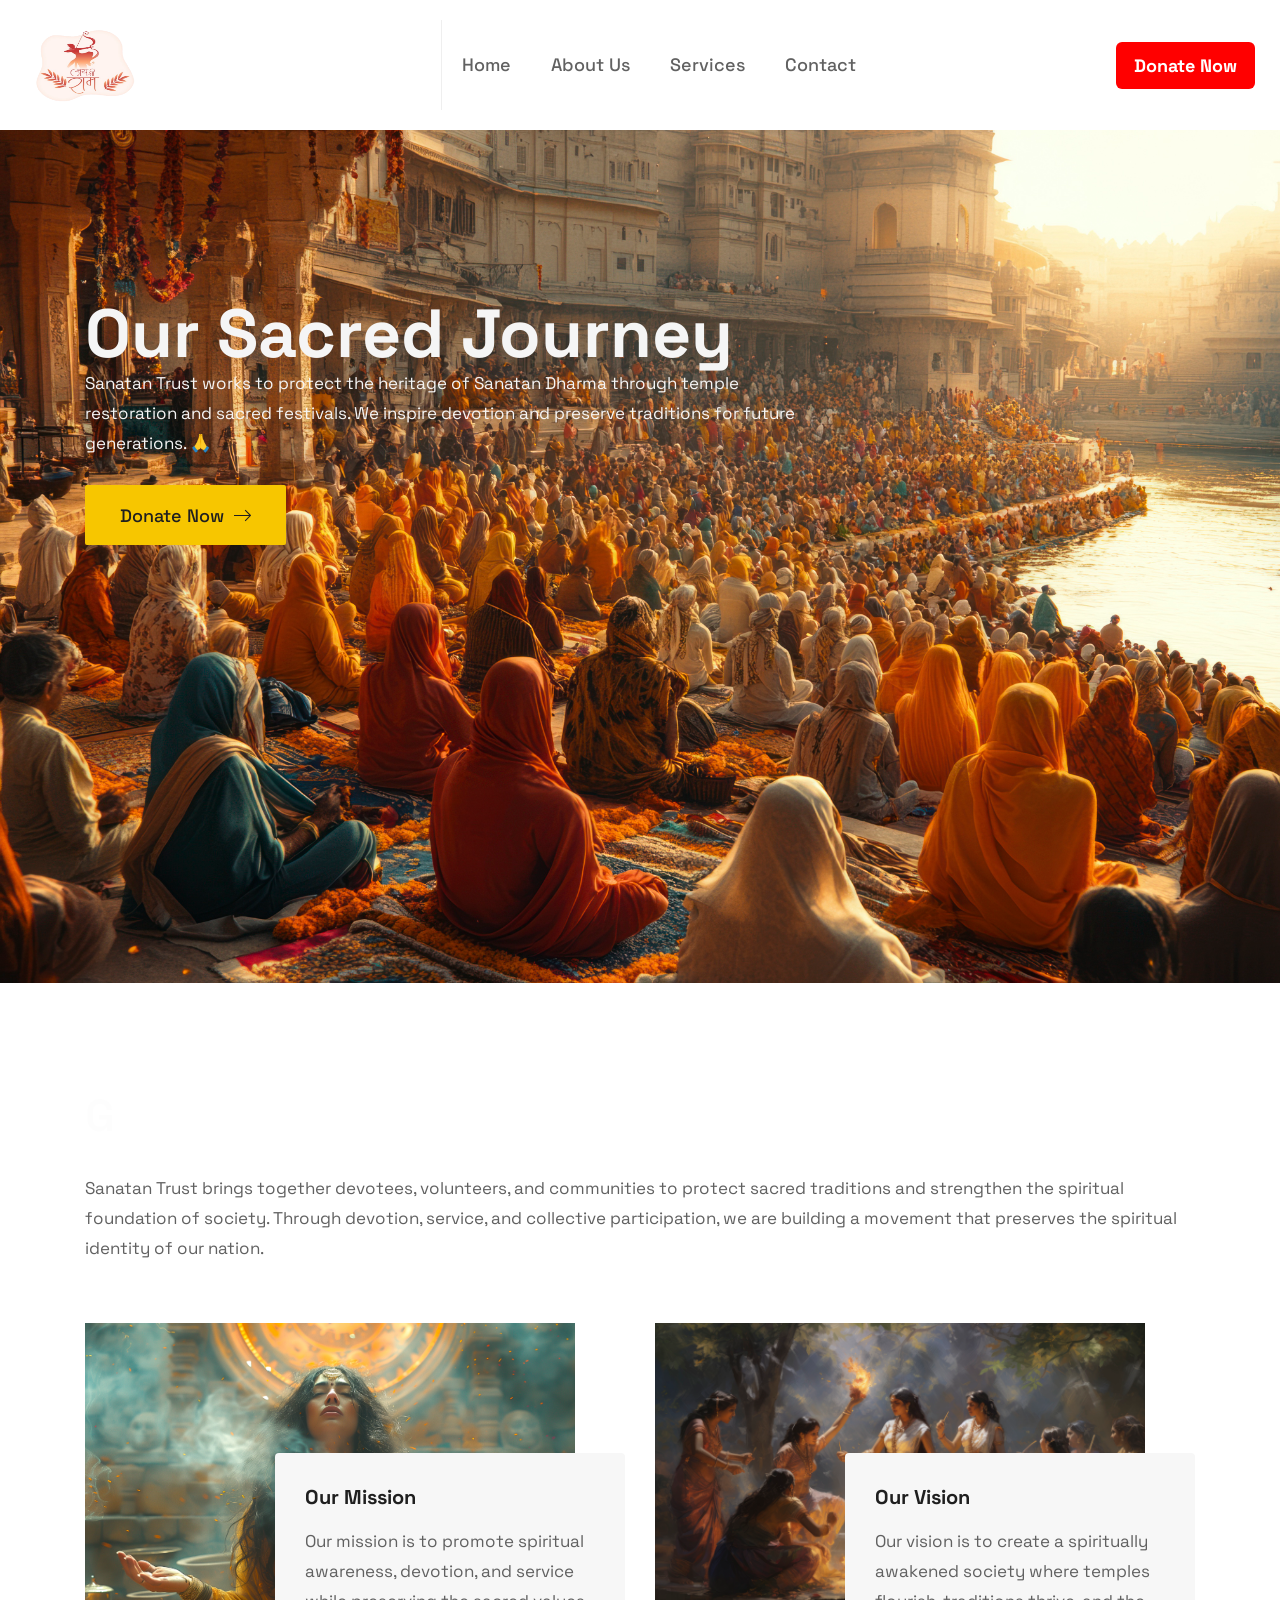
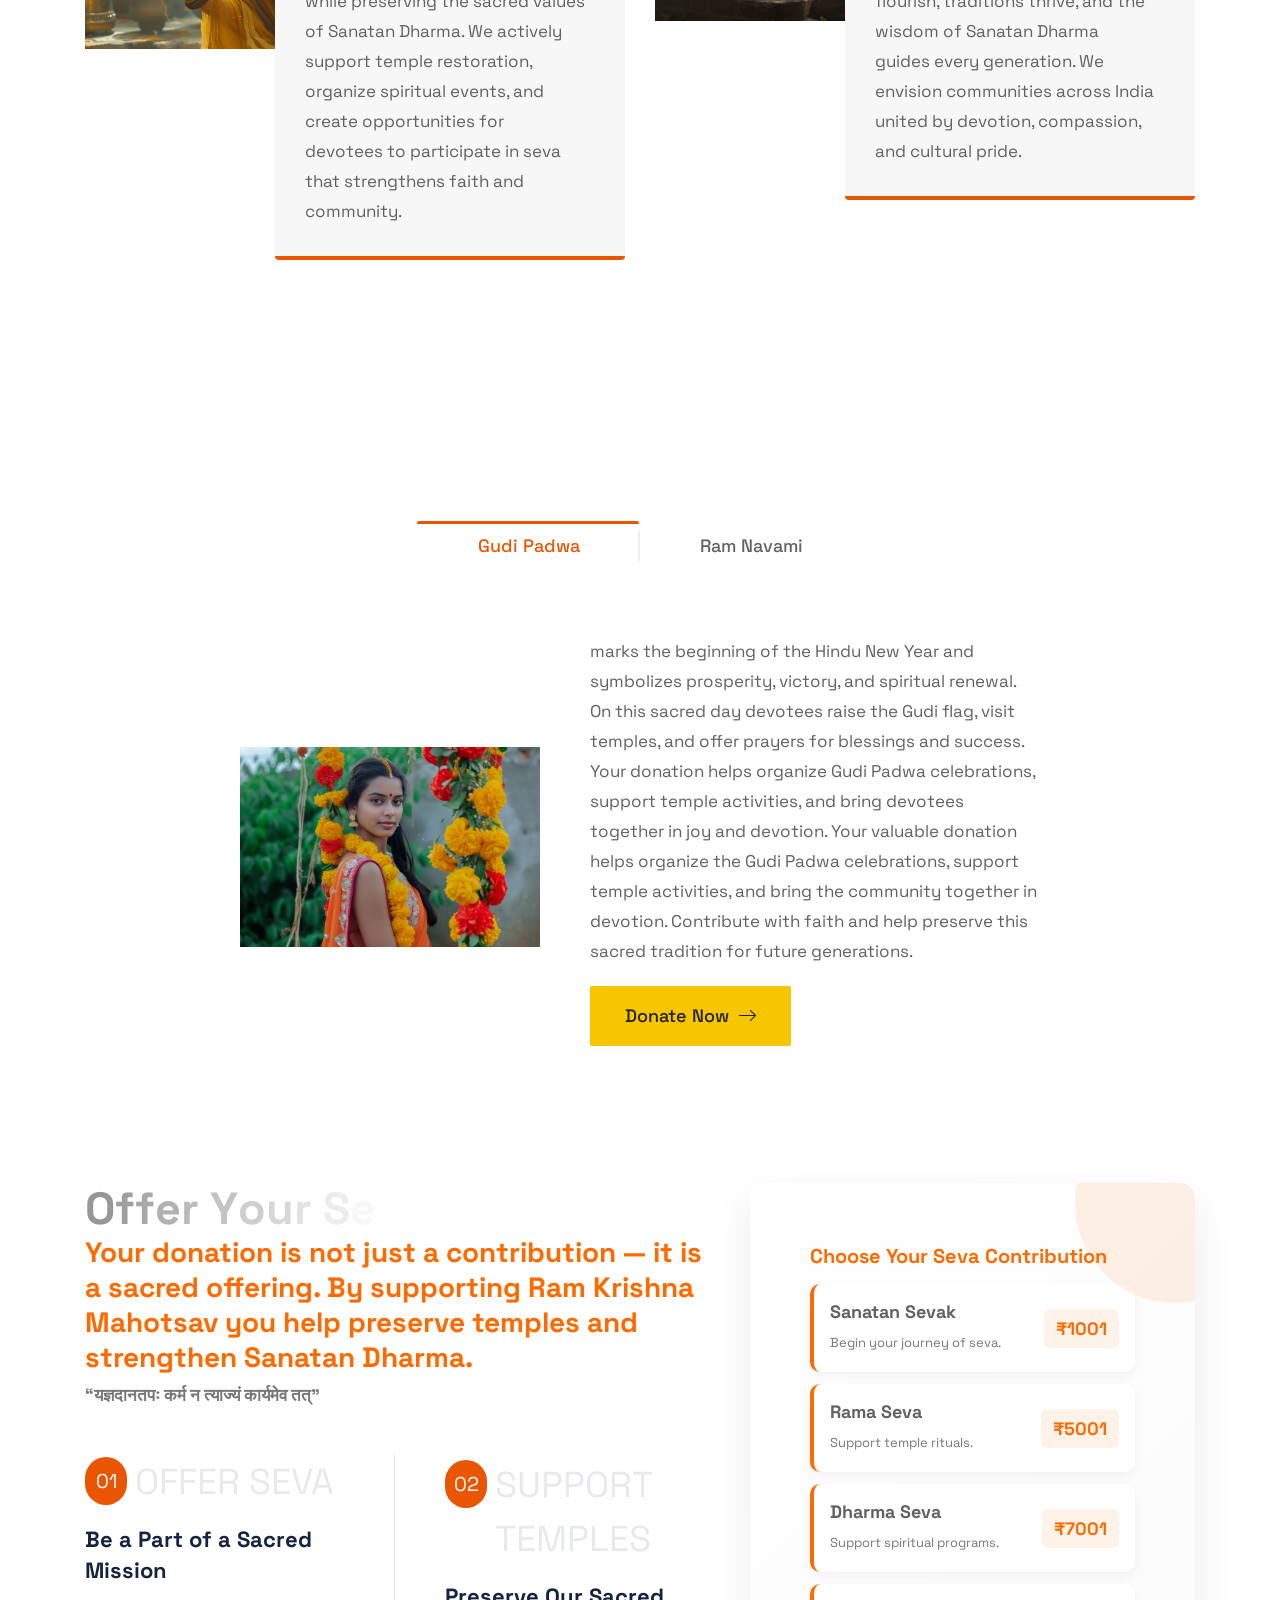
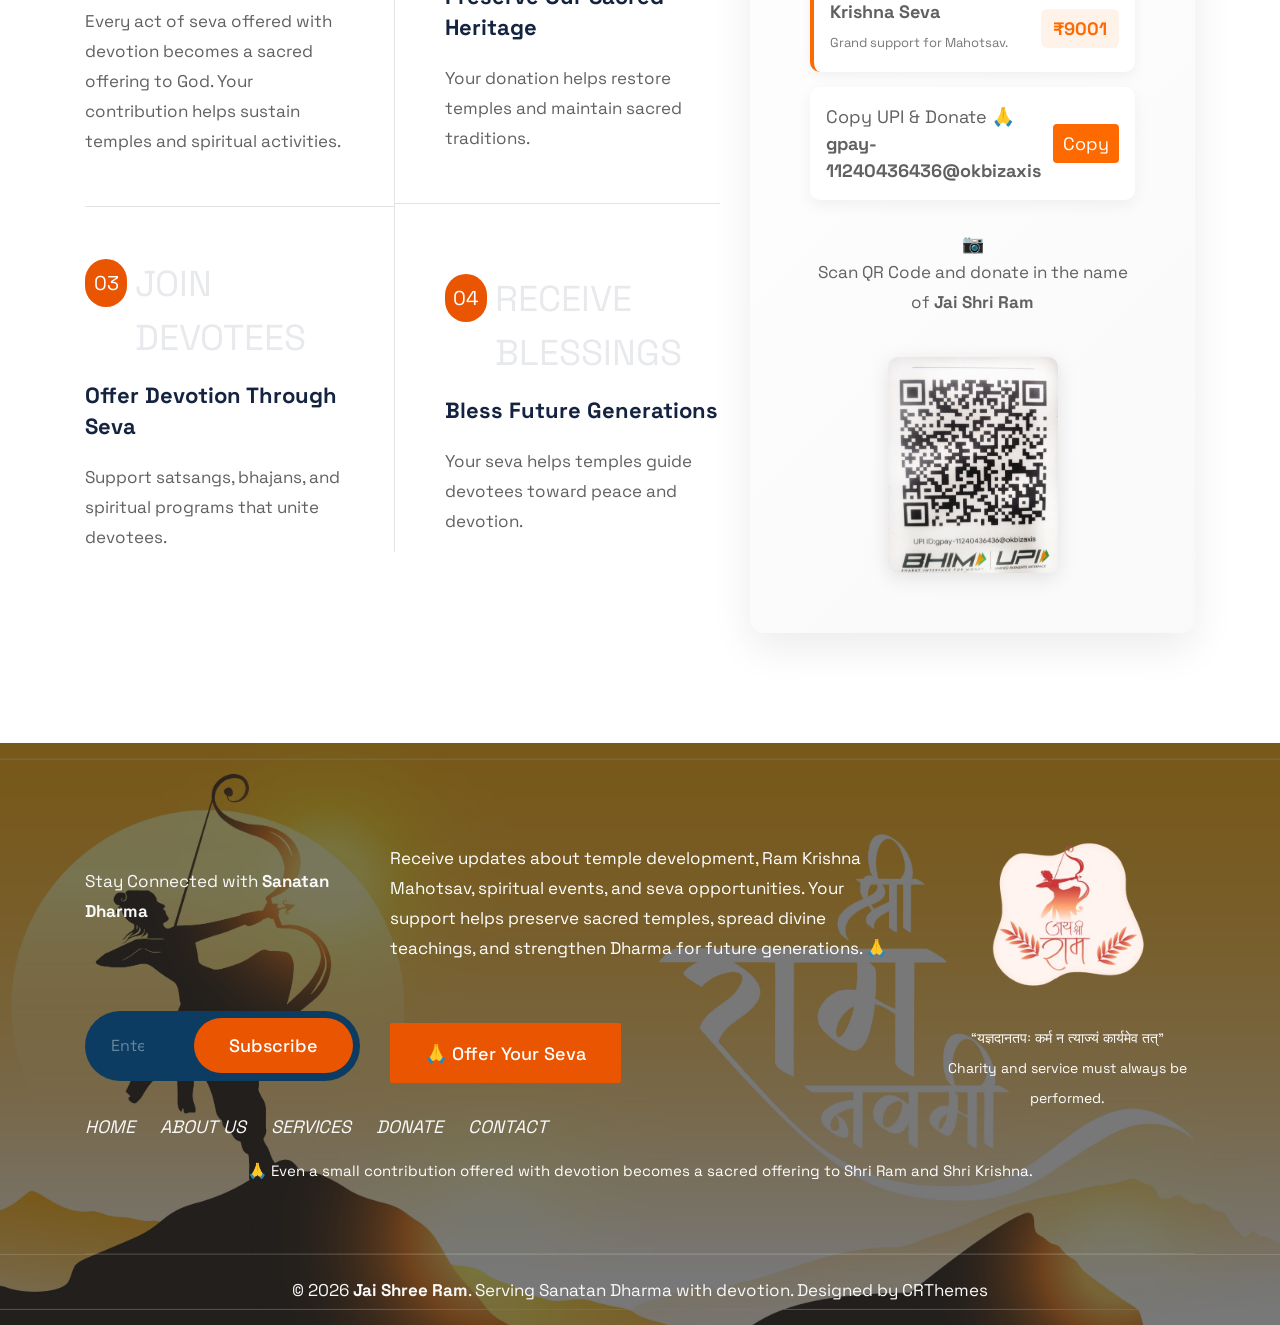
==== commit 37b46e95: "key api commit" ====
--- a/about.html
+++ b/about.html
@@ -834,7 +834,7 @@
             function payDonation(amount) {
 
                 var options = {
-                    "key": "rzp_test_SQLmMZLrFSettT",
+                    "key": "rzp_live_SR660f6kmVZzt1",
                     "amount": amount * 100,
                     "currency": "INR",
                     "name": "RamaKrishna Seva",
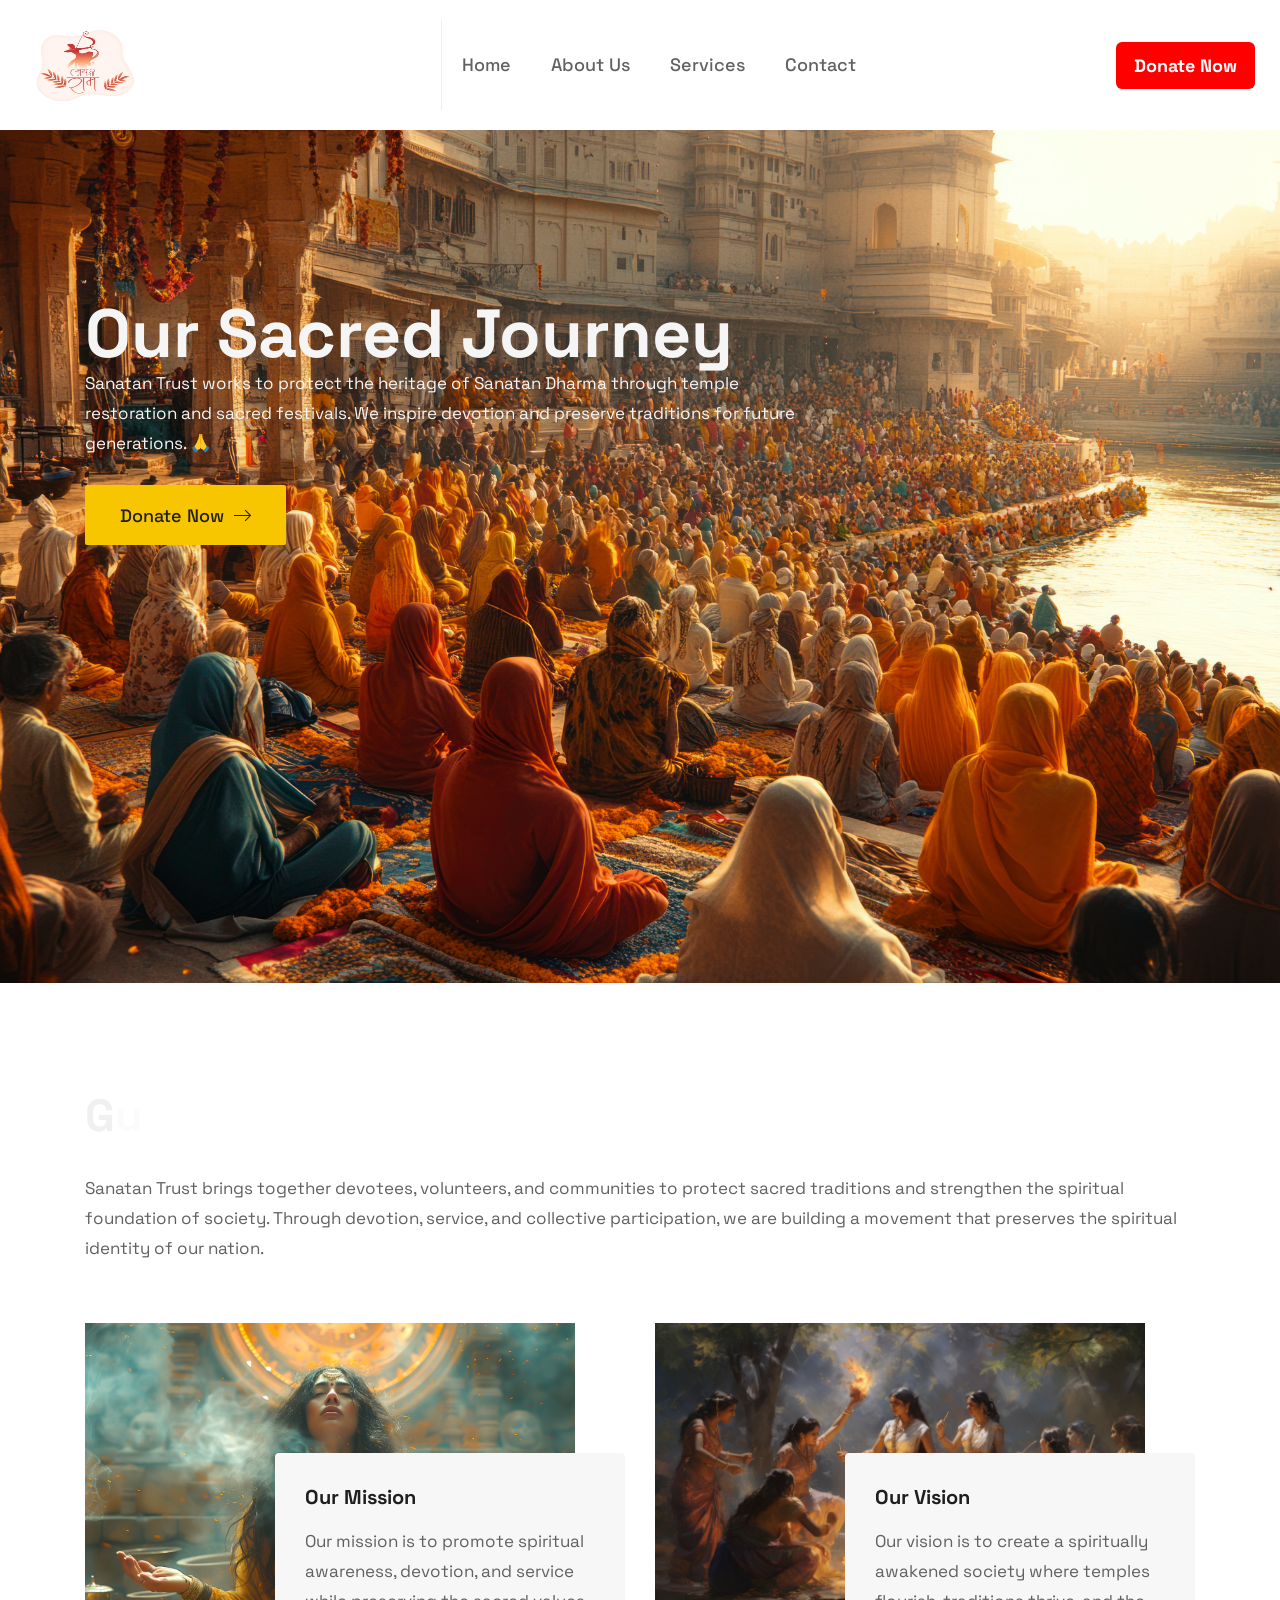
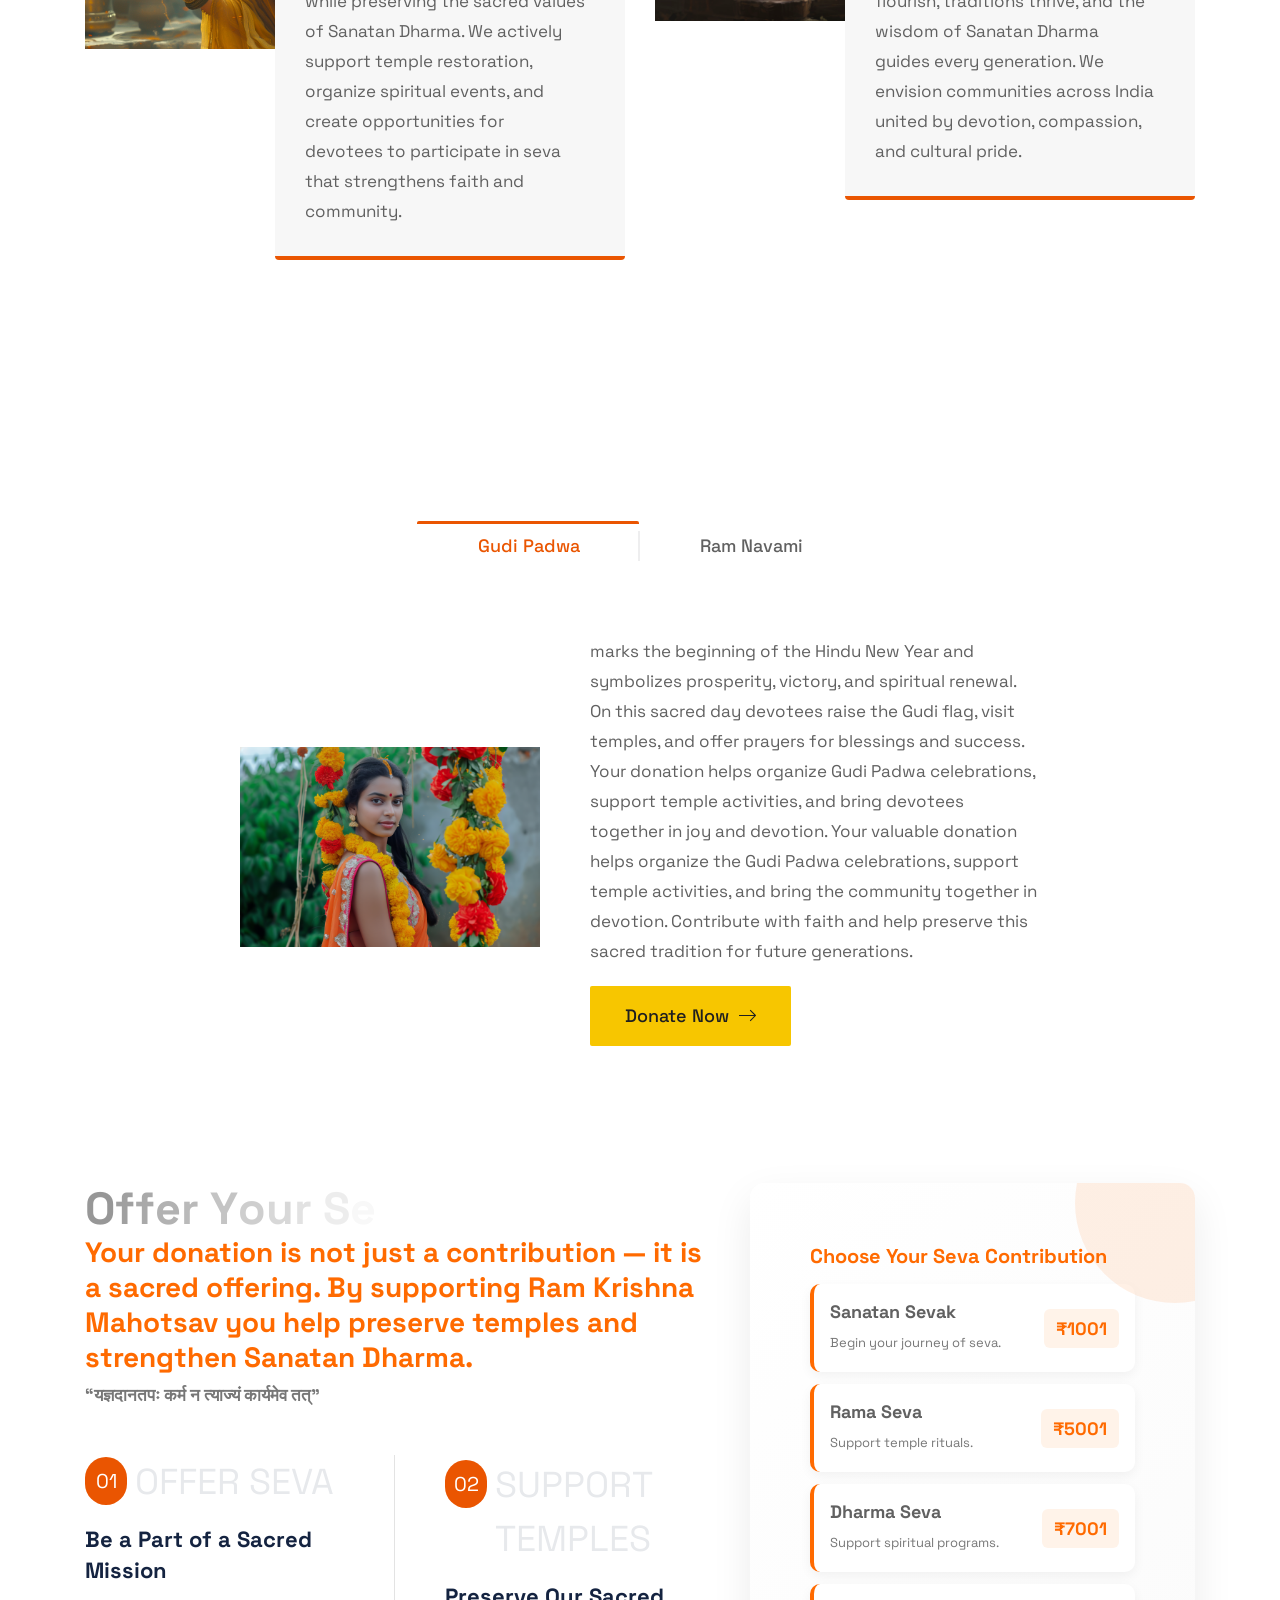
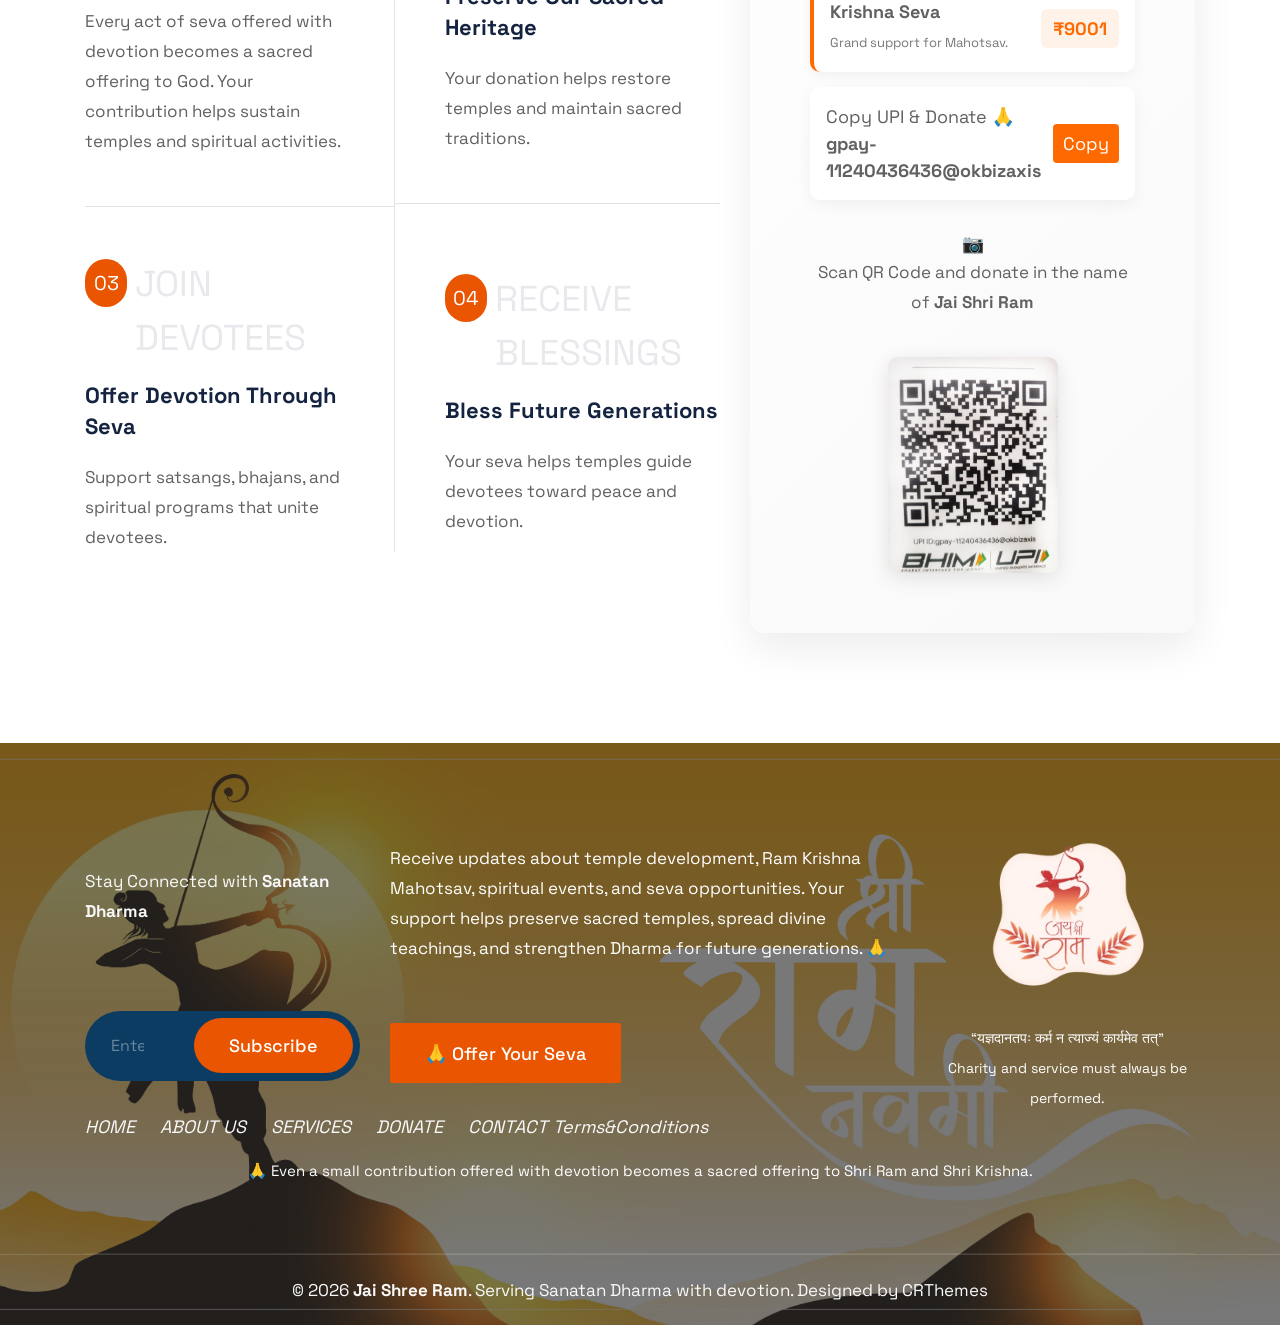
==== commit 1fc9eef6: "terms api commit" ====
--- a/about.html
+++ b/about.html
@@ -964,6 +964,8 @@
                             <var style="margin-right:20px;"><a href="services.html">SERVICES</a></var>
                             <var style="margin-right:20px;"><a href="#donate-seva">DONATE</a></var>
                             <var><a href="contact.html">CONTACT</a></var>
+                                                        <var style="margin-right:20px;"><a href="contact.html">Terms&Conditions</a></var>
+
 
                         </ul>
                     </div>
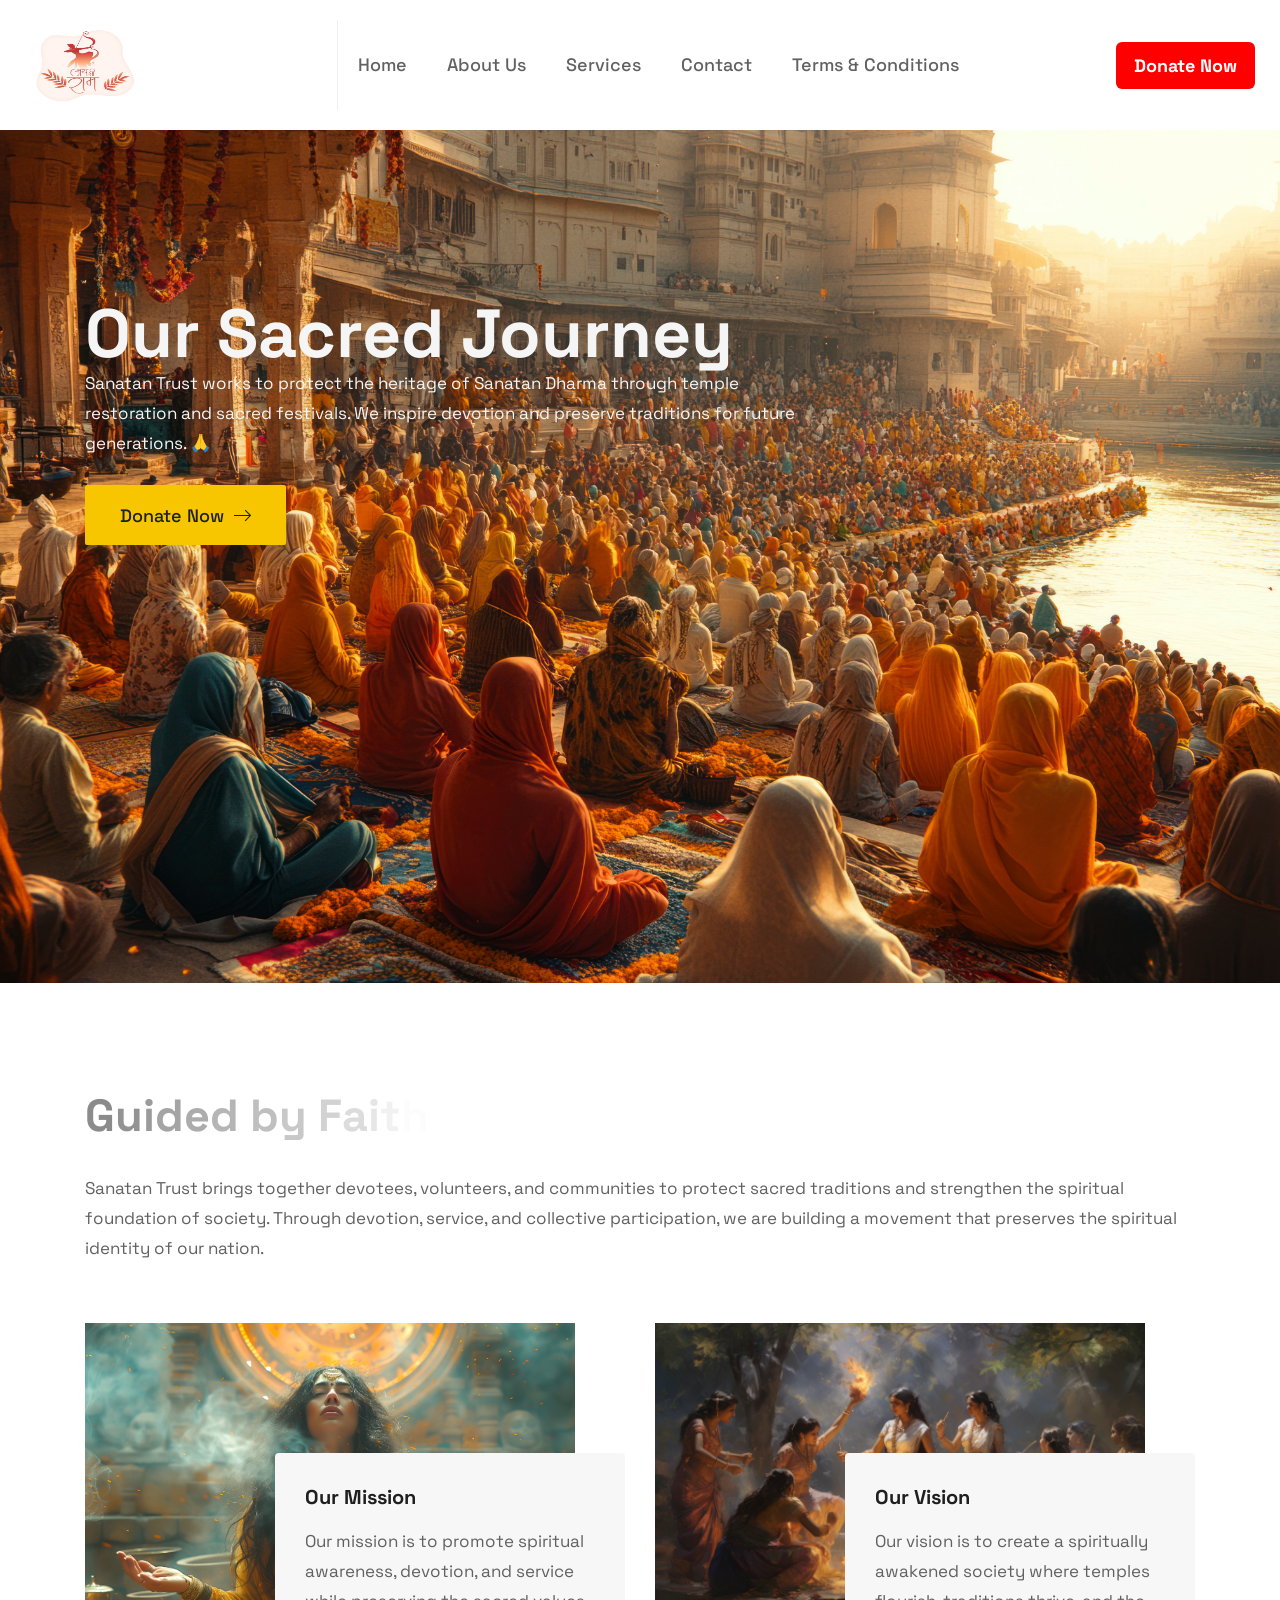
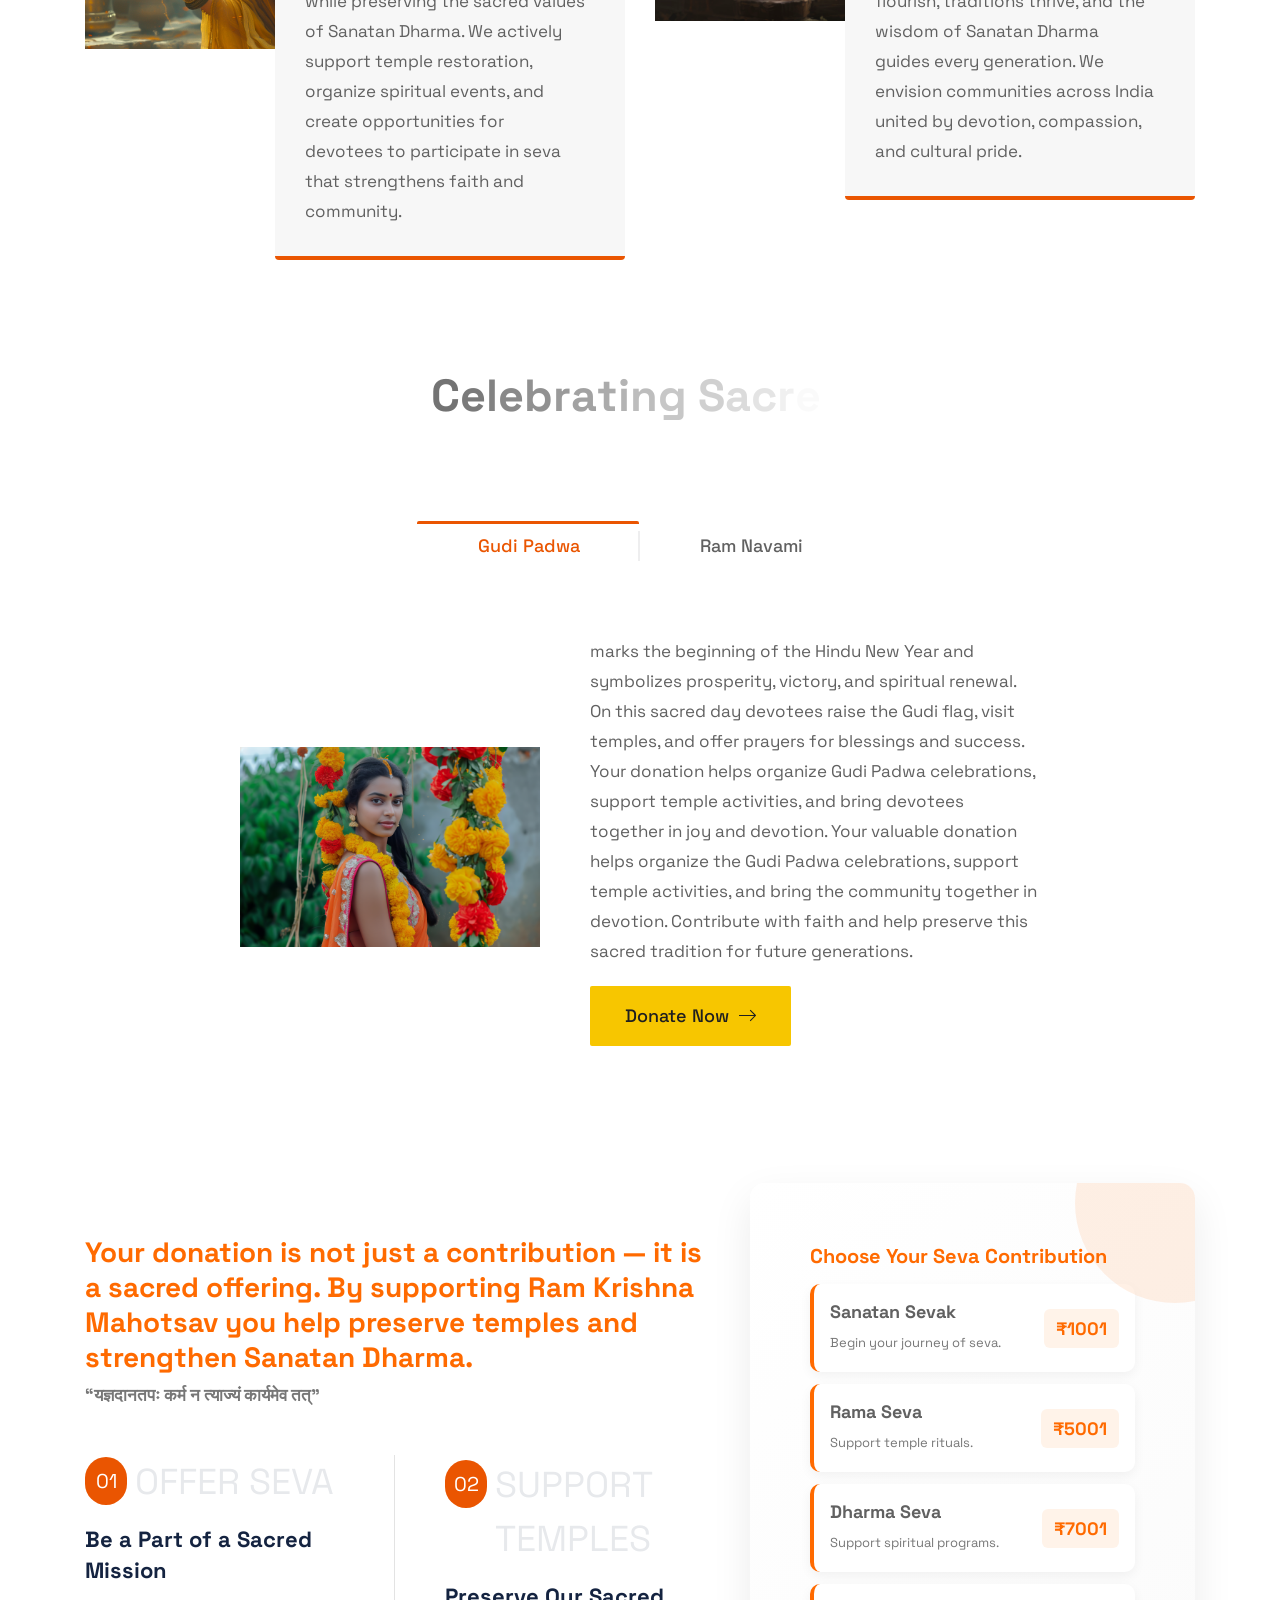
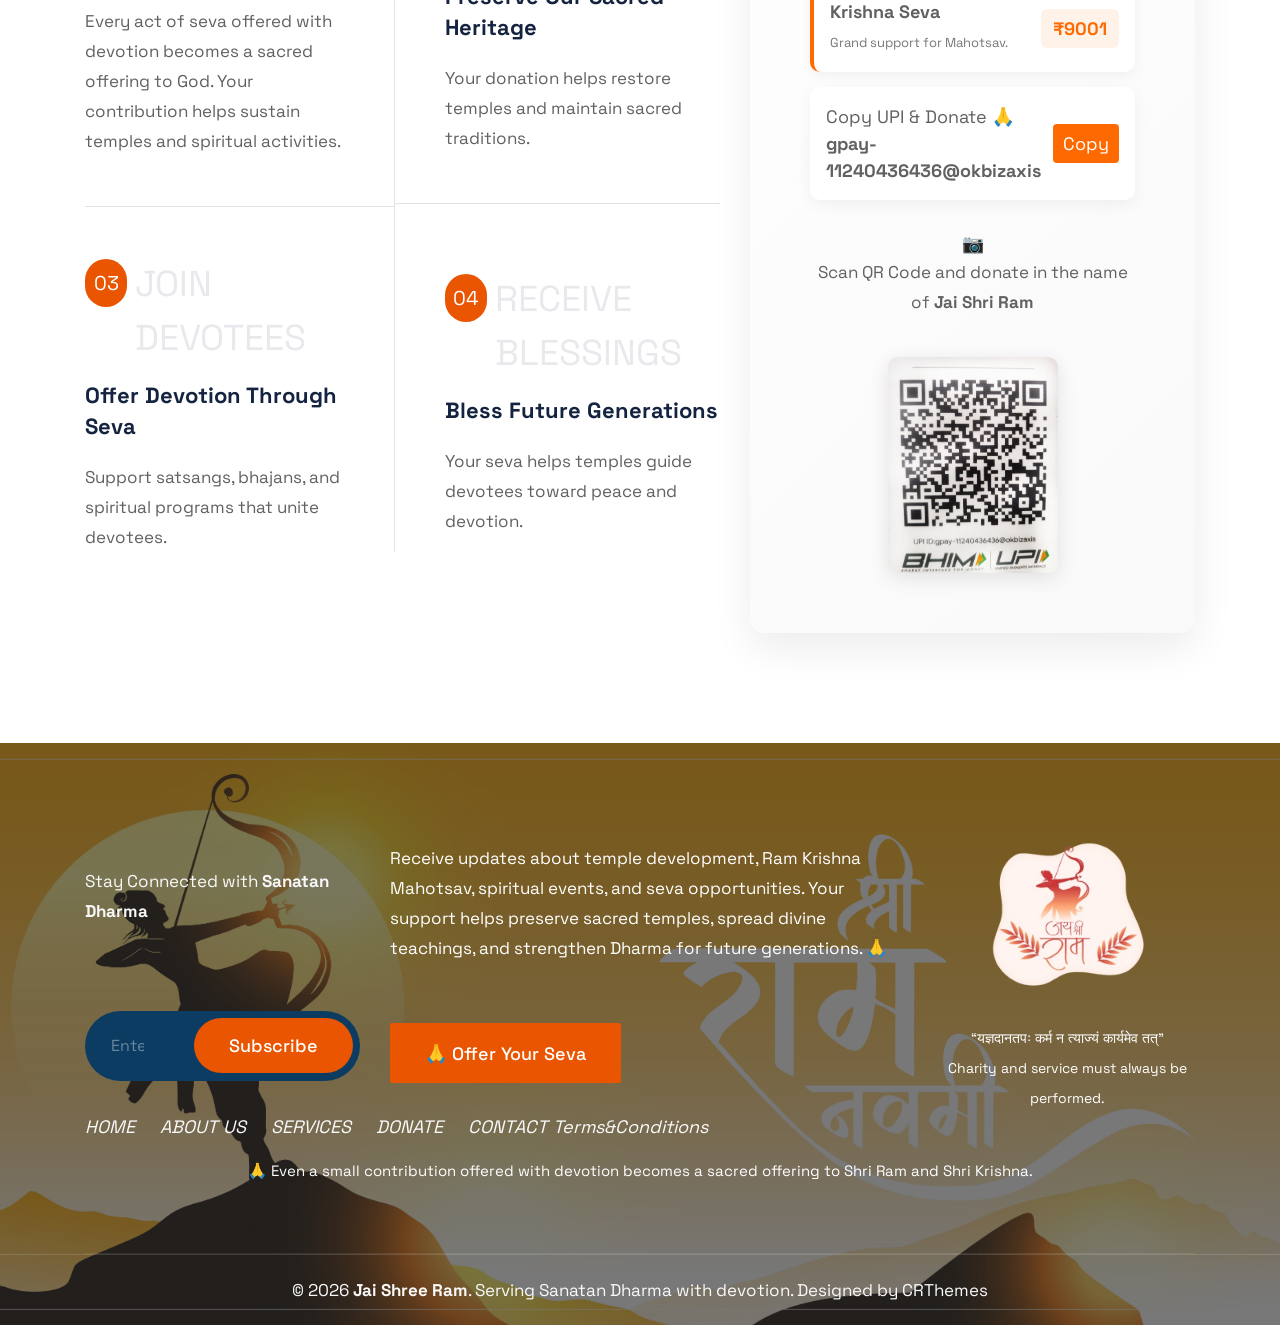
==== commit c719bdc3: "terms conditions commit" ====
--- a/about.html
+++ b/about.html
@@ -49,6 +49,8 @@
                                 <li><a href="about.html">About Us</a></li>
                                 <li><a href="services.html">Services</a></li>
                                 <li><a href="contact.html">Contact</a></li>
+                                                             <li><a href="contact.html">Terms & Conditions</a></li>
+
                             </ul>
                         </nav>
                     </div>
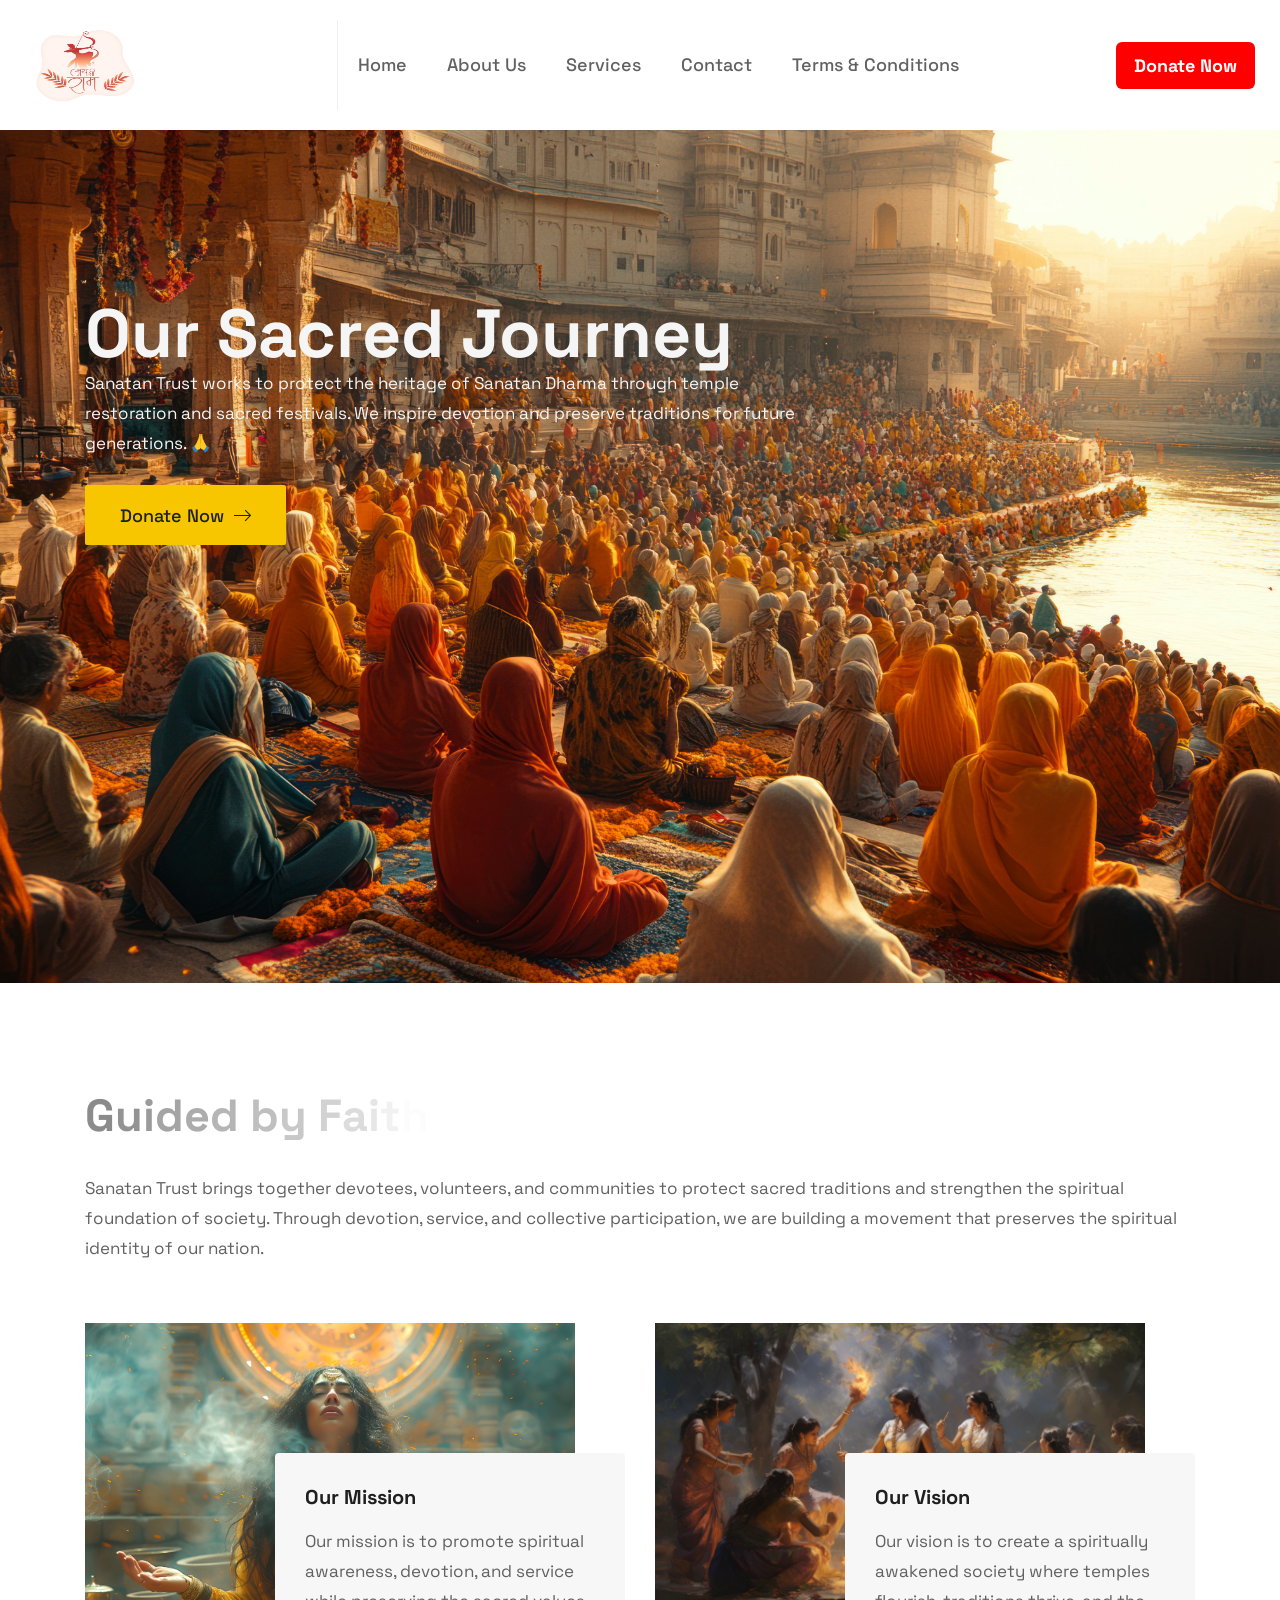
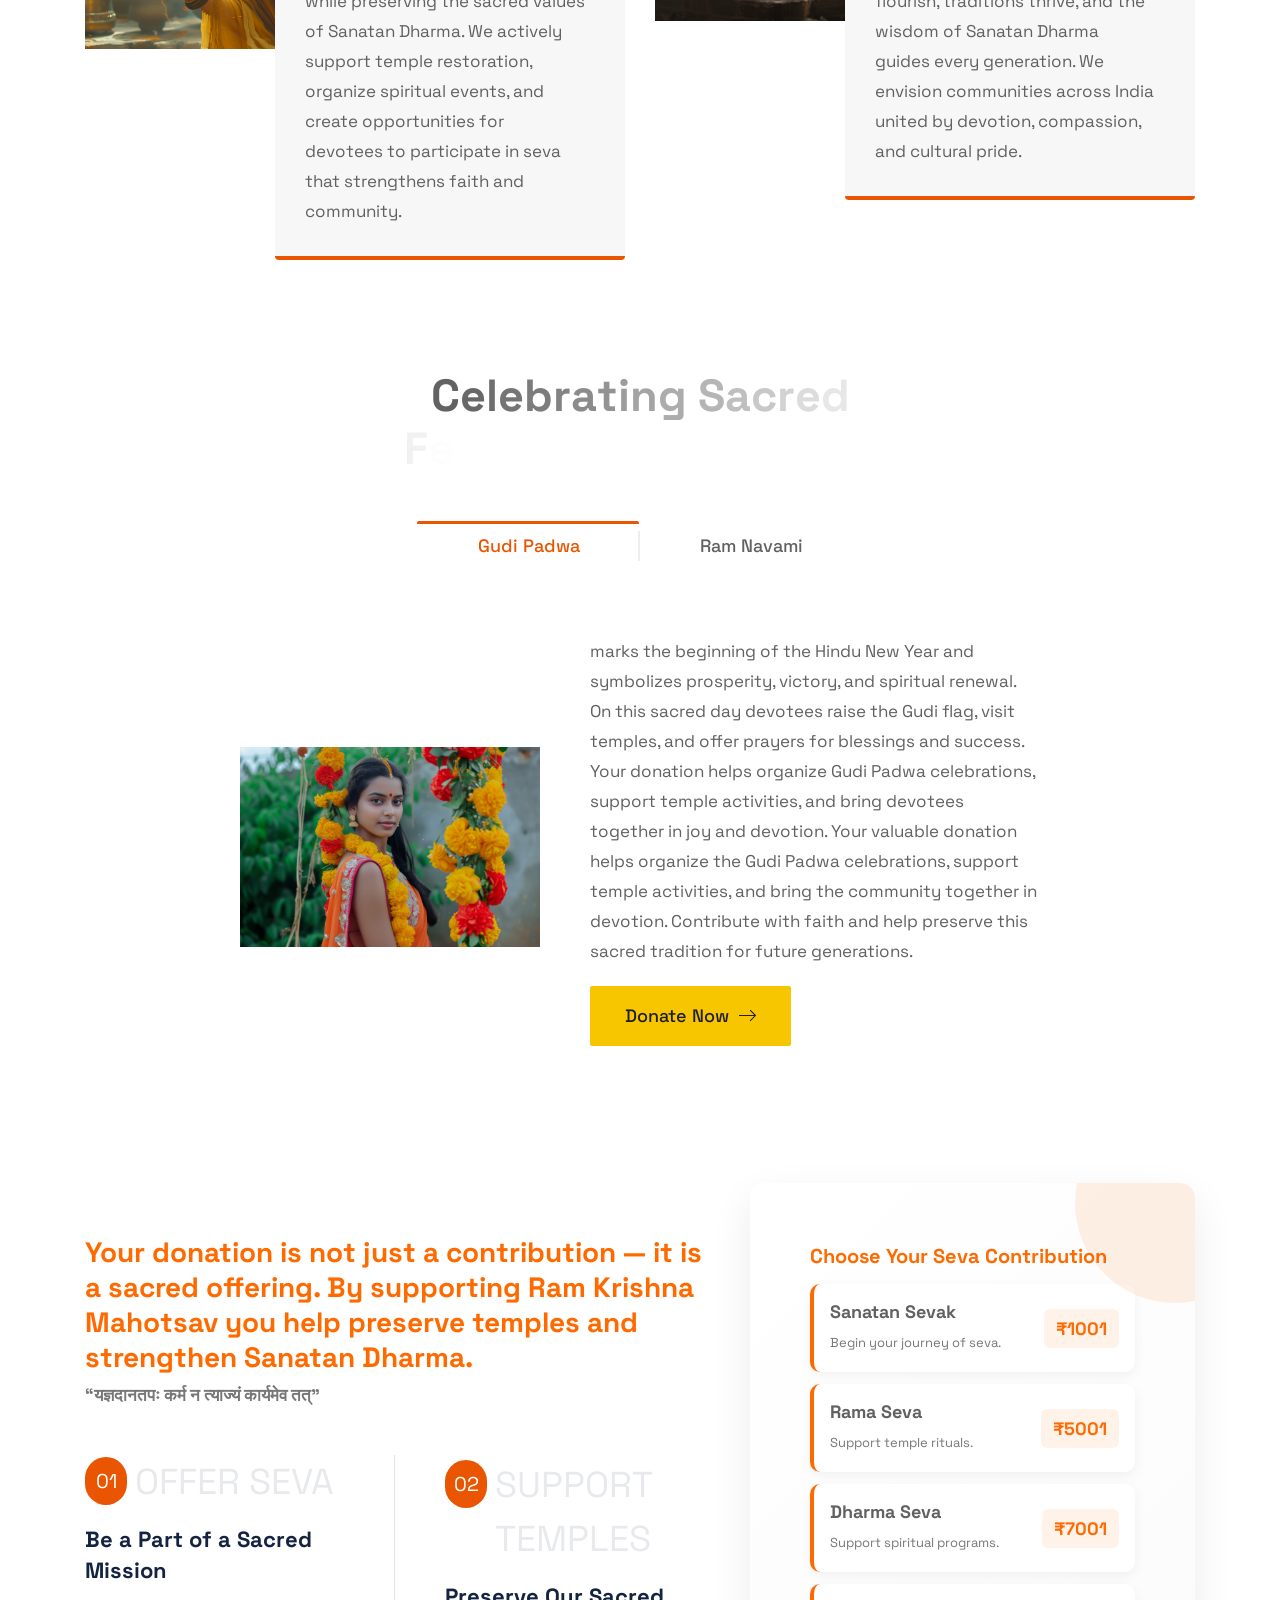
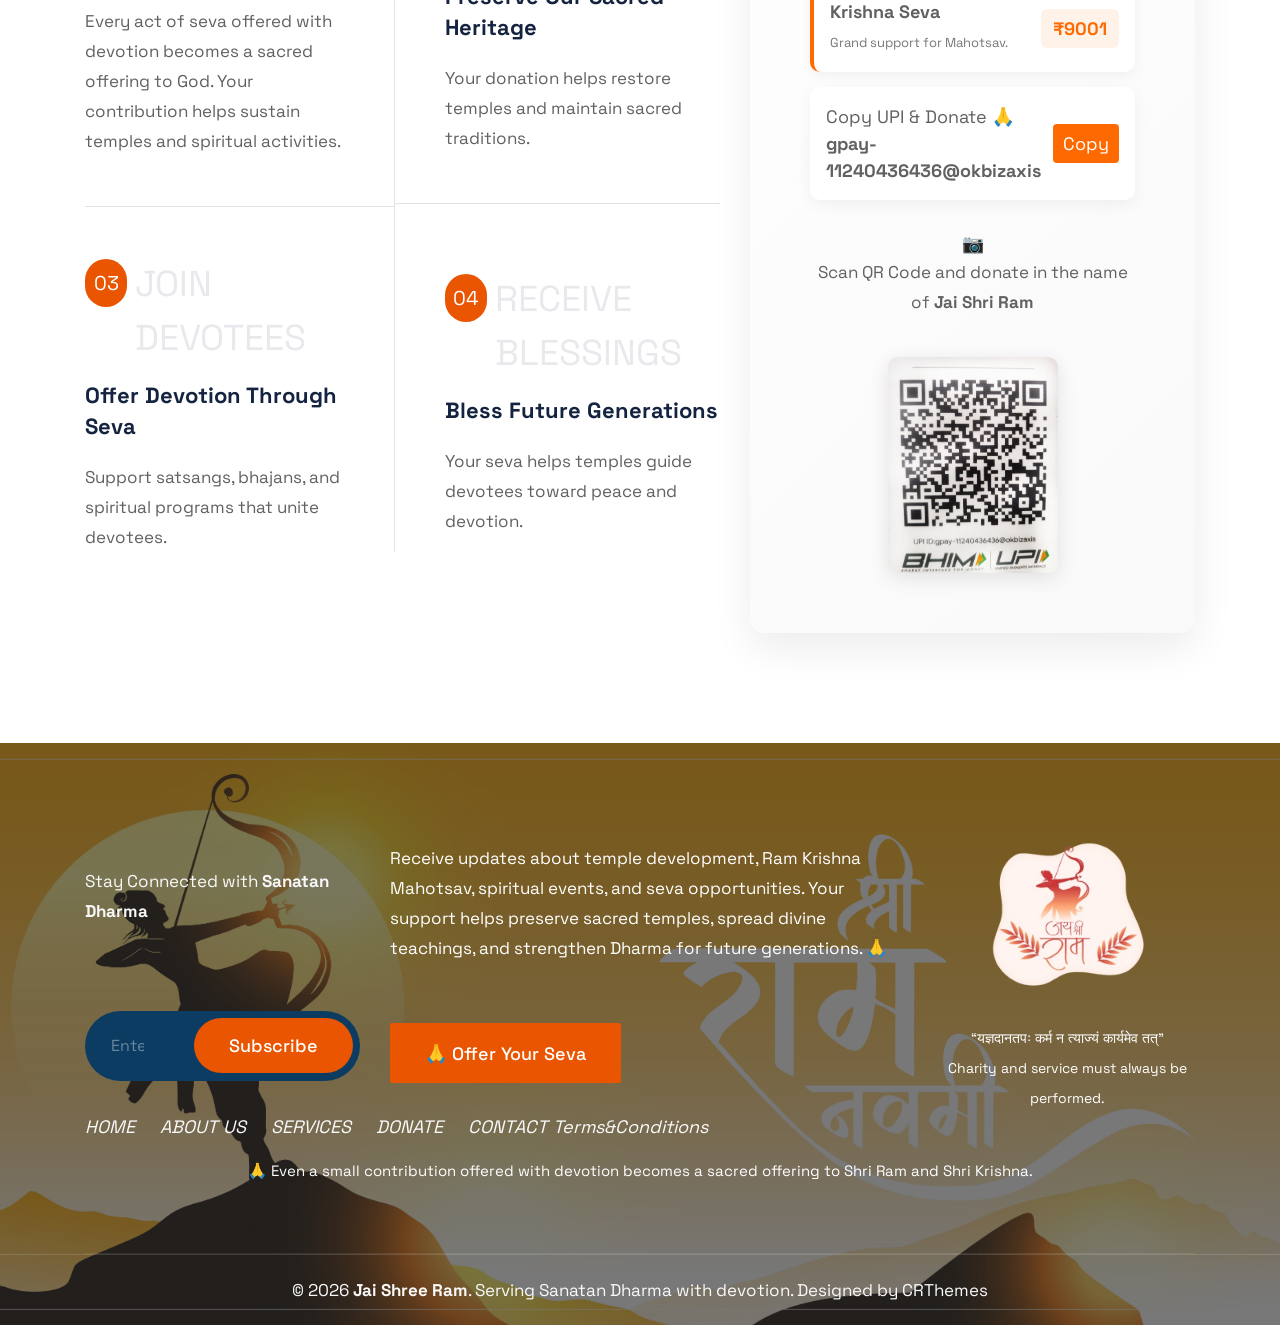
==== commit da539ef3: "faq commit" ====
--- a/about.html
+++ b/about.html
@@ -49,7 +49,7 @@
                                 <li><a href="about.html">About Us</a></li>
                                 <li><a href="services.html">Services</a></li>
                                 <li><a href="contact.html">Contact</a></li>
-                                                             <li><a href="contact.html">Terms & Conditions</a></li>
+                                                             <li><a href="faq.html">Terms & Conditions</a></li>
 
                             </ul>
                         </nav>
@@ -966,7 +966,7 @@
                             <var style="margin-right:20px;"><a href="services.html">SERVICES</a></var>
                             <var style="margin-right:20px;"><a href="#donate-seva">DONATE</a></var>
                             <var><a href="contact.html">CONTACT</a></var>
-                                                        <var style="margin-right:20px;"><a href="contact.html">Terms&Conditions</a></var>
+                                                        <var style="margin-right:20px;"><a href="faq.html">Terms&Conditions</a></var>
 
 
                         </ul>
